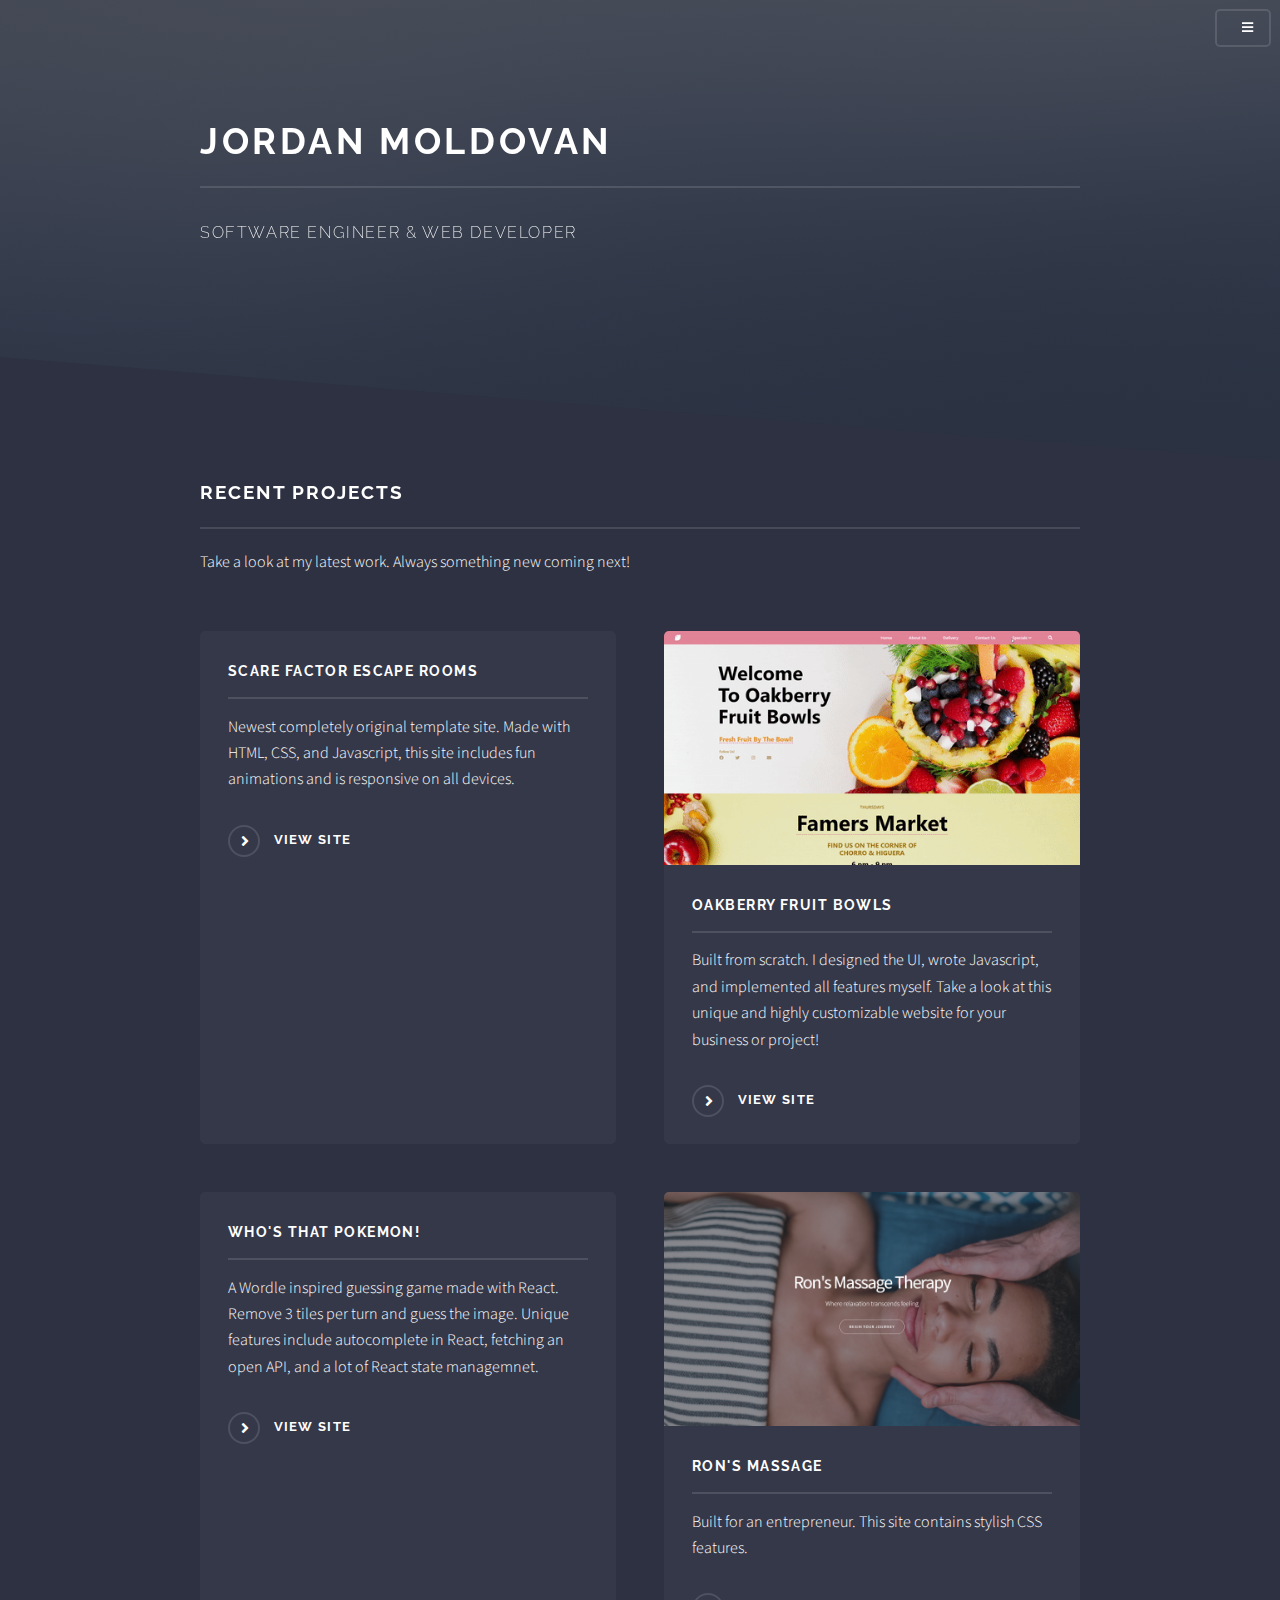
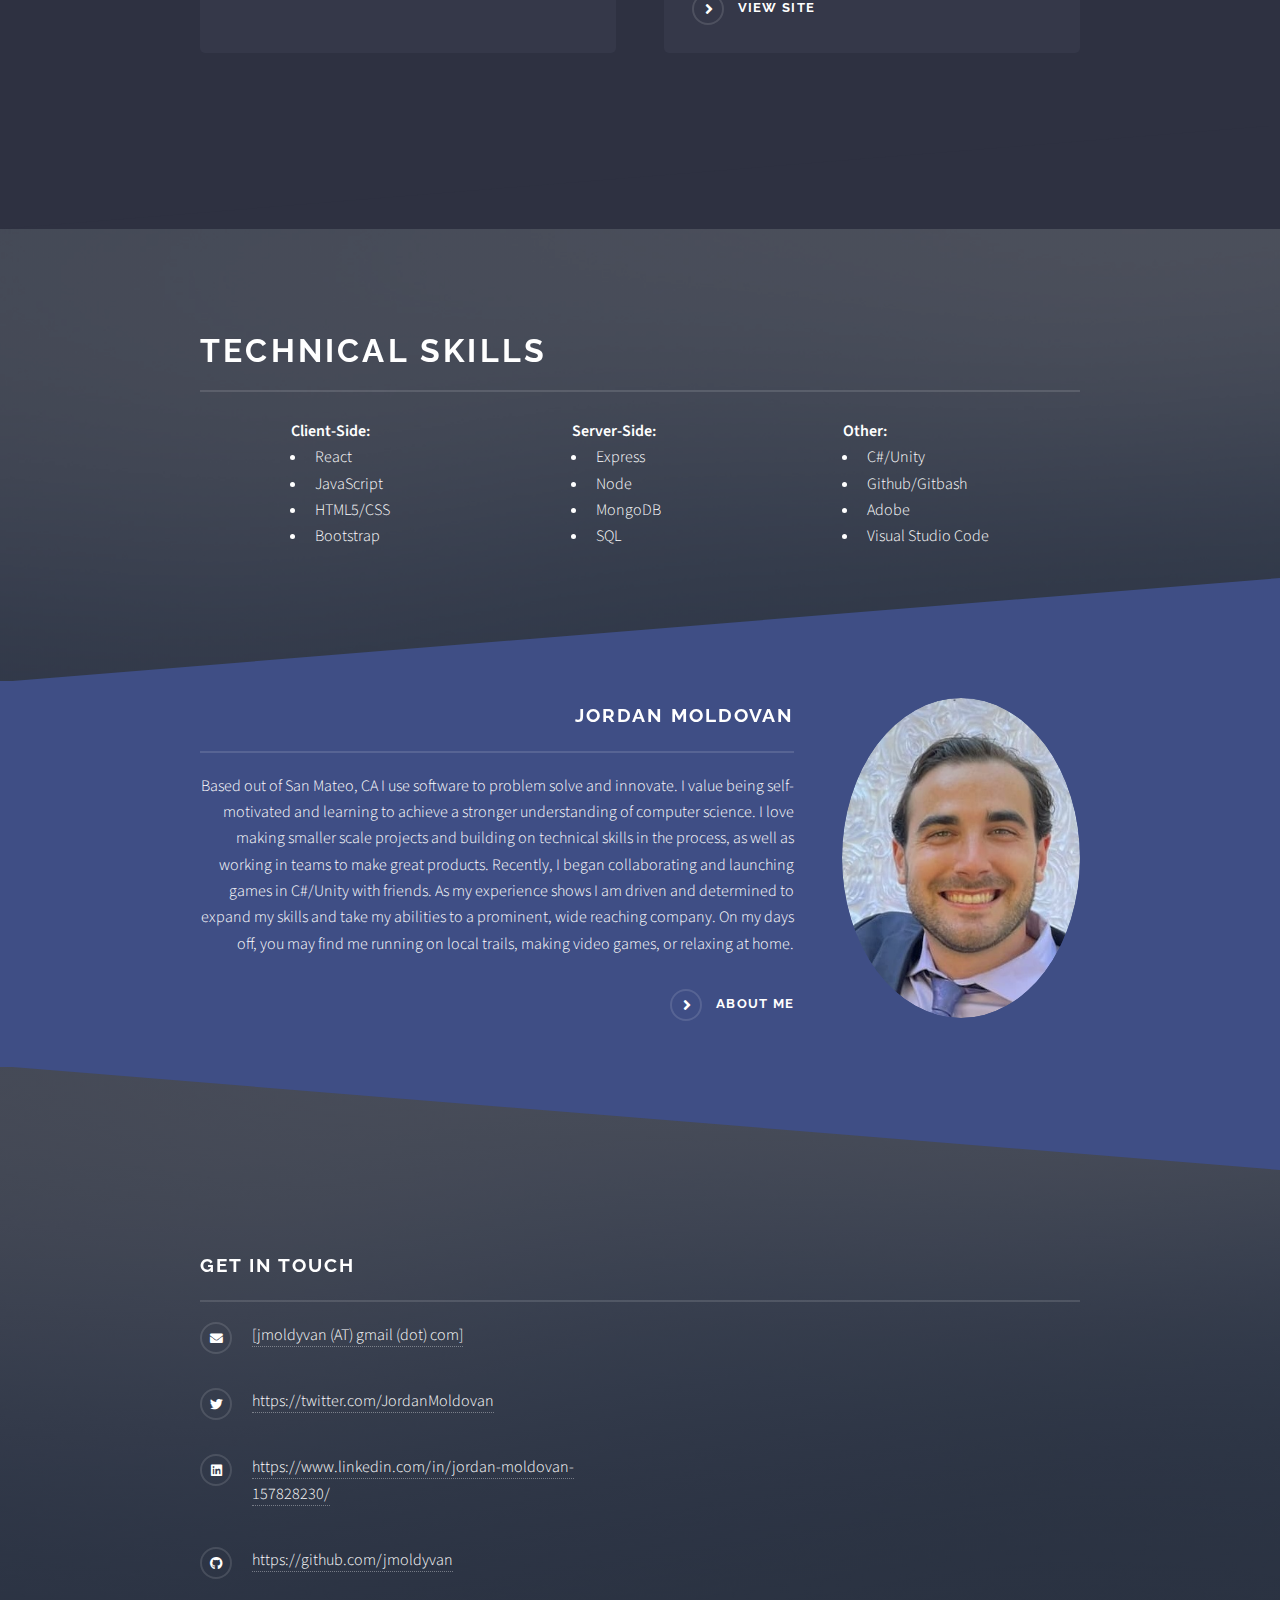
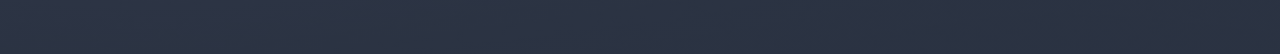
==== index.html @ 593df960 "add guess pokemon game" ====
<!DOCTYPE HTML>
<html>

<head>
	<title>JordanMoldovan</title>
	<meta charset="utf-8" />
	<meta name="viewport" content="width=device-width, initial-scale=1, user-scalable=no" />
	<link rel="stylesheet" href="assets/css/main.css" />
	<script src="https://kit.fontawesome.com/af5a46014e.js" crossorigin="anonymous"></script>
	<noscript>
		<link rel="stylesheet" href="assets/css/noscript.css" />
	</noscript>
</head>

<body class="is-preload">

	<!-- Page Wrapper -->
	<div id="page-wrapper">
		<!-- Header -->
		<header id="header" class="alt">
			<h1><a href="index.html">JM</a></h1>
			<nav>
				<a href="#menu"></a>
			</nav>
		</header>

		<!-- Menu -->
		<nav id="menu">
			<div class="inner">
				<h2></h2>
				<ul class="links">
					<li><a href="index.html">Home</a></li>
					<!-- <li><a href="generic.html">Project 1</a></li> -->
					<!-- <li><a href="notelements.html">about me</a></li> -->
					<!-- <li><a href="#">Log In</a></li>
					<li><a href="#">Sign Up</a></li> -->
				</ul>
				<a href="#" class="close">Close</a>
			</div>
		</nav>

		<!-- Banner -->
		<section id="banner">
			<div class="inner">
				<h2>Jordan Moldovan</h2>
				<p id="banner_title">Software Engineer & Web developer
				</p>
			</div>
		</section>
		<!-- Four -->
			<section id="four" class="wrapper alt style1">
				<div class="inner">
					<h2 class="major">Recent Projects</h2>
					<p>Take a look at my latest work. Always something new coming next!</p>
					<section class="features">
						<article>
							<a href="https://scare-factor.netlify.app/" class="image">
								<img src="./images/scare-factor.gif" alt="" />
							</a>
							<h3 class="major">Scare Factor Escape Rooms</h3>
							<p>Newest completely original template site. Made with HTML, CSS, and Javascript, this site includes
								fun animations and is responsive on all devices.
							</p>
							<a href="https://scare-factor.netlify.app/" class="special">view site</a>
						</article>
						<article>
							<a href="https://oakberry-fruit-bowls.netlify.app/" class="image"><img src="./images/OFBgif.gif"
									alt="" /></a>
							<h3 class="major">Oakberry Fruit Bowls</h3>
							<p>Built from scratch. I designed the UI, wrote Javascript,
								and implemented all features myself.
								Take a look at this unique and highly customizable website for your business or project!
							</p>
							<a href="https://oakberry-fruit-bowls.netlify.app/" class="special">view site</a>
						</article>
						<article>
							<a href="https://who-dat-pokemon.netlify.app/" class="image"><img src="images/whodatpokemon.gif"
									alt="" /></a>
							<h3 class="major">Who's That Pokemon!</h3>
							<p>A Wordle inspired guessing game made with React. Remove 3 tiles per turn and guess the image. Unique features include 
								autocomplete in React, fetching an open API, and a lot of React state managemnet. 
							</p>
							<a href="https://who-dat-pokemon.netlify.app/" class="special">view site</a>
						</article>
						<article>
							<a href="https://rons-massage.netlify.app/" class="image"><img src="images/ron.png"
									alt="" /></a>
							<h3 class="major">Ron's Massage</h3>
							<p>Built for an entrepreneur. This site contains stylish CSS features. </p>
							<a href="https://rons-massage.netlify.app/" class="special">view site</a>
						</article>
					</section>
				</div>
			</section>
			<section id="wrapper">
				<header>
					<div  class="inner">
						<h2>Technical Skills</h2>
					<div id="colum3">
						<div class="col-6 col-12-medium">
							<b>Client-Side: </b> <ul>
								<li>React</li>
								<li>JavaScript</li>
								<li>HTML5/CSS</li>
								<li>Bootstrap</li>
							</ul>
						</div>
						<div class="col-6 col-12-medium">
							<b>Server-Side: </b> <ul>
								<li>Express</li>
								<li>Node</li>
								<li>MongoDB</li>
								<li>SQL</li>
							</ul>
						</div>
						<div class="col-6 col-12-medium">
							<b>Other: </b> <ul>
								<li>C#/Unity</li>
								<li>Github/Gitbash</li>
								<li>Adobe</li>
								<li>Visual Studio Code</li>
							</ul>
						</div>
					</div>

					</div>
				</header>
			</section>




		<!-- Three -->
		<section id="three" class="wrapper spotlight style3">
			<div class="inner">
				<a href="#" class="image"><img src="images/wedding03.jpg" alt="" /></a>
				<div class="content">
					<h2 class="major">Jordan Moldovan</h2>
					<p> Based out of San Mateo, CA I use software to
						problem	solve and innovate. I value being self-motivated and learning to achieve a stronger understanding of computer science.
						I love making smaller scale projects and building on technical skills in the process, as well as working in teams to make great products. Recently, 
						I began collaborating and launching games in C#/Unity with friends. 
						As my experience shows I am driven and determined to expand my skills and take my abilities to a prominent, wide reaching company. 
						On my days off, you may find me running on local trails,
						making video games, or relaxing at home. </p>
					<a href="notelements.html" class="special">about me</a>
				</div>
			</div>
		</section>



		<!-- Footer -->
		<section id="footer">
			<div class="inner">
				<h2 class="major">Get in touch</h2>
				<ul class="contact">
					<li class="icon solid fa-envelope"><a>[jmoldyvan (AT) gmail (dot) com]</a></li>
					<li class="icon brands fa-twitter"><a
							href="https://twitter.com/JordanMoldovan">https://twitter.com/JordanMoldovan</a></li>
					<li class="icon brands fa-linkedin"><a
							href="https://www.linkedin.com/in/jordan-moldovan-157828230/">https://www.linkedin.com/in/jordan-moldovan-157828230/</a>
					</li>
					<li class="icon brands fa-github"><a
							href="https://github.com/jmoldyvan">https://github.com/jmoldyvan</a></li>
				</ul>
			</div>
		</section>

	</div>

	<!-- Scripts -->
	<script src="assets/js/jquery.min.js"></script>
	<script src="assets/js/jquery.scrollex.min.js"></script>
	<script src="assets/js/browser.min.js"></script>
	<script src="assets/js/breakpoints.min.js"></script>
	<script src="assets/js/util.js"></script>
	<script src="assets/js/main.js"></script>

</body>

</html>


<!-- One -->
		<!-- <section id="one" class="wrapper spotlight style1">
		<div class="inner">
			<a href="#" class="image"><img src="images/pic01.jpg" alt="" /></a>
			<div class="content">
				<h2 class="major">Magna arcu feugiat</h2>
				<p>Lorem ipsum dolor sit amet, etiam lorem adipiscing elit. Cras turpis ante, nullam sit amet
					turpis non, sollicitudin posuere urna. Mauris id tellus arcu. Nunc vehicula id nulla
					dignissim dapibus. Nullam ultrices, neque et faucibus viverra, ex nulla cursus.</p>
				<a href="#" class="special">Learn more</a>
			</div>
		</div>
	</section> -->
---- assets/css/main.css ----
@import url(fontawesome-all.min.css);
@import url("https://fonts.googleapis.com/css?family=Raleway:200,700|Source+Sans+Pro:300,600,300italic,600italic");

/*
	Solid State by HTML5 UP
	html5up.net | @ajlkn
	Free for personal and commercial use under the CCA 3.0 license (html5up.net/license)
*/

html, body, div, span, applet, object,
iframe, h1, h2, h3, h4, h5, h6, p, blockquote,
pre, a, abbr, acronym, address, big, cite,
code, del, dfn, em, img, ins, kbd, q, s, samp,
small, strike, strong, sub, sup, tt, var, b,
u, i, center, dl, dt, dd, ol, ul, li, fieldset,
form, label, legend, table, caption, tbody,
tfoot, thead, tr, th, td, article, aside,
canvas, details, embed, figure, figcaption,
footer, header, hgroup, menu, nav, output, ruby,
section, summary, time, mark, audio, video {
	margin: 0;
	padding: 0;
	border: 0;
	font-size: 100%;
	font: inherit;
	vertical-align: baseline;}

article, aside, details, figcaption, figure,
footer, header, hgroup, menu, nav, section {
	display: block;}
#colum3{
	display: flex;
	flex-flow: row;
	justify-content: space-around;
}
body {
	line-height: 1;
}

ol, ul {
	list-style: none;
}

blockquote, q {
	quotes: none;
}

	blockquote:before, blockquote:after, q:before, q:after {
		content: '';
		content: none;
	}

table {
	border-collapse: collapse;
	border-spacing: 0;
}

body {
	-webkit-text-size-adjust: none;
}

mark {
	background-color: transparent;
	color: inherit;
}

input::-moz-focus-inner {
	border: 0;
	padding: 0;
}

input, select, textarea {
	-moz-appearance: none;
	-webkit-appearance: none;
	-ms-appearance: none;
	appearance: none;
}

/* Basic */

	@-ms-viewport {
		width: device-width;
	}

	body {
		-ms-overflow-style: scrollbar;
	}

	@media screen and (max-width: 480px) {

		html, body {
			min-width: 320px;
		}

	}

	html {
		box-sizing: border-box;
	}

	*, *:before, *:after {
		box-sizing: inherit;
	}

	body {
		background-color: #2e3141;
		background-image: linear-gradient(to top, rgba(46, 49, 65, 0.8), rgba(46, 49, 65, 0.8)), url("../../images/bg.jpg");
		background-size: auto,
 cover;
		background-attachment: fixed,
 fixed;
		background-position: center,
 center;
	}

		body.is-preload *, body.is-preload *:before, body.is-preload *:after {
			-moz-animation: none !important;
			-webkit-animation: none !important;
			-ms-animation: none !important;
			animation: none !important;
			-moz-transition: none !important;
			-webkit-transition: none !important;
			-ms-transition: none !important;
			transition: none !important;
		}

/* Type */
#about_me_02{
	font-size: 1.5rem;
	word-spacing: .2rem;
}

	body, input, select, textarea {
		color: #ffffff;
		font-family: "Source Sans Pro", Helvetica, sans-serif;
		font-size: 16.5pt;
		font-weight: 300;
		line-height: 1.65;
	}

		@media screen and (max-width: 1680px) {

			body, input, select, textarea {
				font-size: 13pt;
			}

		}

		@media screen and (max-width: 1280px) {

			body, input, select, textarea {
				font-size: 12pt;
			}

		}

		@media screen and (max-width: 980px) {

			body, input, select, textarea {
				font-size: 12pt;
			}

		}

		@media screen and (max-width: 736px) {

			body, input, select, textarea {
				font-size: 12pt;
			}

		}

		@media screen and (max-width: 480px) {

			body, input, select, textarea {
				font-size: 12pt;
			}

		}

	a {
		-moz-transition: color 0.2s ease-in-out, border-bottom-color 0.2s ease-in-out;
		-webkit-transition: color 0.2s ease-in-out, border-bottom-color 0.2s ease-in-out;
		-ms-transition: color 0.2s ease-in-out, border-bottom-color 0.2s ease-in-out;
		transition: color 0.2s ease-in-out, border-bottom-color 0.2s ease-in-out;
		border-bottom: dotted 1px rgba(255, 255, 255, 0.35);
		color: #ffffff;
		text-decoration: none;
	}

		a:hover {
			border-bottom-color: transparent;
			color: #ffffff !important;
		}

		a.special:not(.button) {
			text-decoration: none;
			border-bottom: 0;
			display: block;
			font-family: Raleway, Helvetica, sans-serif;
			font-size: 0.8em;
			font-weight: 700;
			letter-spacing: 0.1em;
			margin: 0 0 2em 0;
			text-transform: uppercase;
		}

			a.special:not(.button):before {
				-moz-osx-font-smoothing: grayscale;
				-webkit-font-smoothing: antialiased;
				display: inline-block;
				font-style: normal;
				font-variant: normal;
				text-rendering: auto;
				line-height: 1;
				text-transform: none !important;
				font-family: 'Font Awesome 5 Free';
				font-weight: 900;
			}

			a.special:not(.button):before {
				-moz-transition: background-color 0.2s ease-in-out;
				-webkit-transition: background-color 0.2s ease-in-out;
				-ms-transition: background-color 0.2s ease-in-out;
				transition: background-color 0.2s ease-in-out;
				border-radius: 100%;
				border: solid 2px rgba(255, 255, 255, 0.125);
				content: '\f105';
				display: inline-block;
				font-size: 1.25em;
				height: 2em;
				line-height: 1.75em;
				margin-right: 0.85em;
				text-align: center;
				text-indent: 0.15em;
				vertical-align: middle;
				width: 2em;
			}

			a.special:not(.button):hover:before {
				background-color: rgba(255, 255, 255, 0.025);
			}

			a.special:not(.button):active:before {
				background-color: rgba(255, 255, 255, 0.075);
			}

	strong, b {
		color: #ffffff;
		font-weight: 600;
	}

	em, i {
		font-style: italic;
	}

	p {
		margin: 0 0 2em 0;
	}

	h1, h2, h3, h4, h5, h6 {
		color: #ffffff;
		font-family: Raleway, Helvetica, sans-serif;
		font-weight: 700;
		letter-spacing: 0.1em;
		margin: 0 0 1em 0;
		text-transform: uppercase;
	}

		h1 a, h2 a, h3 a, h4 a, h5 a, h6 a {
			color: inherit;
			text-decoration: none;
			border-bottom: 0;
		}

		h1 span, h2 span, h3 span, h4 span, h5 span, h6 span {
			font-weight: 200;
		}

		h1.major, h2.major, h3.major, h4.major, h5.major, h6.major {
			padding-bottom: 1em;
			border-bottom: solid 2px rgba(255, 255, 255, 0.125);
		}

	h2 {
		font-size: 1.2em;
	}

	h3 {
		font-size: 0.9em;
	}

	h4 {
		font-size: 0.7em;
	}

	h5 {
		font-size: 0.7em;
	}

	h6 {
		font-size: 0.7em;
	}

	@media screen and (max-width: 736px) {

		h2 {
			font-size: 1em;
		}

		h3 {
			font-size: 0.8em;
		}

	}

	sub {
		font-size: 0.8em;
		position: relative;
		top: 0.5em;
	}

	sup {
		font-size: 0.8em;
		position: relative;
		top: -0.5em;
	}

	blockquote {
		border-left: solid 4px rgba(255, 255, 255, 0.125);
		font-style: italic;
		margin: 0 0 2em 0;
		padding: 0.5em 0 0.5em 2em;
	}

	code {
		background: rgba(255, 255, 255, 0.025);
		border-radius: 5px;
		border: solid 2px rgba(255, 255, 255, 0.125);
		font-family: "Courier New", monospace;
		font-size: 0.9em;
		margin: 0 0.25em;
		padding: 0.25em 0.65em;
	}

	pre {
		-webkit-overflow-scrolling: touch;
		font-family: "Courier New", monospace;
		font-size: 0.9em;
		margin: 0 0 2em 0;
	}

		pre code {
			display: block;
			line-height: 1.75em;
			padding: 1em 1.5em;
			overflow-x: auto;
		}

	hr {
		border: 0;
		border-bottom: solid 2px rgba(255, 255, 255, 0.125);
		margin: 2.5em 0;
	}

		hr.major {
			margin: 4em 0;
		
		}

	.align-left {
		text-align: left;
	}

	.align-center {
		text-align: center;
	}

	.align-right {
		text-align: right;
	}

/* Row */

	.row {
		display: flex;
		flex-wrap: wrap;
		box-sizing: border-box;
		align-items: stretch;
	}

		.row > * {
			box-sizing: border-box;
		}

		.row.gtr-uniform > * > :last-child {
			margin-bottom: 0;
		}

		.row.aln-left {
			justify-content: flex-start;
		}

		.row.aln-center {
			justify-content: center;
		}

		.row.aln-right {
			justify-content: flex-end;
		}

		.row.aln-top {
			align-items: flex-start;
		}

		.row.aln-middle {
			align-items: center;
		}

		.row.aln-bottom {
			align-items: flex-end;
		}

		.row > .imp {
			order: -1;
		}

		.row > .col-1 {
			width: 8.33333%;
		}

		.row > .off-1 {
			margin-left: 8.33333%;
		}

		.row > .col-2 {
			width: 16.66667%;
		}

		.row > .off-2 {
			margin-left: 16.66667%;
		}

		.row > .col-3 {
			width: 25%;
		}

		.row > .off-3 {
			margin-left: 25%;
		}

		.row > .col-4 {
			width: 33.33333%;
		}

		.row > .off-4 {
			margin-left: 33.33333%;
		}

		.row > .col-5 {
			width: 41.66667%;
		}

		.row > .off-5 {
			margin-left: 41.66667%;
		}

		.row > .col-6 {
			width: 50%;
		}

		.row > .off-6 {
			margin-left: 50%;
		}

		.row > .col-7 {
			width: 58.33333%;
		}

		.row > .off-7 {
			margin-left: 58.33333%;
		}

		.row > .col-8 {
			width: 66.66667%;
		}

		.row > .off-8 {
			margin-left: 66.66667%;
		}

		.row > .col-9 {
			width: 75%;
		}

		.row > .off-9 {
			margin-left: 75%;
		}

		.row > .col-10 {
			width: 83.33333%;
		}

		.row > .off-10 {
			margin-left: 83.33333%;
		}

		.row > .col-11 {
			width: 91.66667%;
		}

		.row > .off-11 {
			margin-left: 91.66667%;
		}

		.row > .col-12 {
			width: 100%;
		}

		.row > .off-12 {
			margin-left: 100%;
		}

		.row.gtr-0 {
			margin-top: 0;
			margin-left: 0em;
		}

			.row.gtr-0 > * {
				padding: 0 0 0 0em;
			}

			.row.gtr-0.gtr-uniform {
				margin-top: 0em;
			}

				.row.gtr-0.gtr-uniform > * {
					padding-top: 0em;
				}

		.row.gtr-25 {
			margin-top: 0;
			margin-left: -0.4375em;
		}

			.row.gtr-25 > * {
				padding: 0 0 0 0.4375em;
			}

			.row.gtr-25.gtr-uniform {
				margin-top: -0.4375em;
			}

				.row.gtr-25.gtr-uniform > * {
					padding-top: 0.4375em;
				}

		.row.gtr-50 {
			margin-top: 0;
			margin-left: -0.875em;
		}

			.row.gtr-50 > * {
				padding: 0 0 0 0.875em;
			}

			.row.gtr-50.gtr-uniform {
				margin-top: -0.875em;
			}

				.row.gtr-50.gtr-uniform > * {
					padding-top: 0.875em;
				}

		.row {
			margin-top: 0;
			margin-left: -1.75em;
		}

			.row > * {
				padding: 0 0 0 1.75em;
			}

			.row.gtr-uniform {
				margin-top: -1.75em;
			}

				.row.gtr-uniform > * {
					padding-top: 1.75em;
				}

		.row.gtr-150 {
			margin-top: 0;
			margin-left: -2.625em;
		}

			.row.gtr-150 > * {
				padding: 0 0 0 2.625em;
			}

			.row.gtr-150.gtr-uniform {
				margin-top: -2.625em;
			}

				.row.gtr-150.gtr-uniform > * {
					padding-top: 2.625em;
				}

		.row.gtr-200 {
			margin-top: 0;
			margin-left: -3.5em;
		}

			.row.gtr-200 > * {
				padding: 0 0 0 3.5em;
			}

			.row.gtr-200.gtr-uniform {
				margin-top: -3.5em;
			}

				.row.gtr-200.gtr-uniform > * {
					padding-top: 3.5em;
				}

		@media screen and (max-width: 1680px) {

			.row {
				display: flex;
				flex-wrap: wrap;
				box-sizing: border-box;
				align-items: stretch;
			}

				.row > * {
					box-sizing: border-box;
				}

				.row.gtr-uniform > * > :last-child {
					margin-bottom: 0;
				}

				.row.aln-left {
					justify-content: flex-start;
				}

				.row.aln-center {
					justify-content: center;
				}

				.row.aln-right {
					justify-content: flex-end;
				}

				.row.aln-top {
					align-items: flex-start;
				}

				.row.aln-middle {
					align-items: center;
				}

				.row.aln-bottom {
					align-items: flex-end;
				}

				.row > .imp-xlarge {
					order: -1;
				}

				.row > .col-1-xlarge {
					width: 8.33333%;
				}

				.row > .off-1-xlarge {
					margin-left: 8.33333%;
				}

				.row > .col-2-xlarge {
					width: 16.66667%;
				}

				.row > .off-2-xlarge {
					margin-left: 16.66667%;
				}

				.row > .col-3-xlarge {
					width: 25%;
				}

				.row > .off-3-xlarge {
					margin-left: 25%;
				}

				.row > .col-4-xlarge {
					width: 33.33333%;
				}

				.row > .off-4-xlarge {
					margin-left: 33.33333%;
				}

				.row > .col-5-xlarge {
					width: 41.66667%;
				}

				.row > .off-5-xlarge {
					margin-left: 41.66667%;
				}

				.row > .col-6-xlarge {
					width: 50%;
				}

				.row > .off-6-xlarge {
					margin-left: 50%;
				}

				.row > .col-7-xlarge {
					width: 58.33333%;
				}

				.row > .off-7-xlarge {
					margin-left: 58.33333%;
				}

				.row > .col-8-xlarge {
					width: 66.66667%;
				}

				.row > .off-8-xlarge {
					margin-left: 66.66667%;
				}

				.row > .col-9-xlarge {
					width: 75%;
				}

				.row > .off-9-xlarge {
					margin-left: 75%;
				}

				.row > .col-10-xlarge {
					width: 83.33333%;
				}

				.row > .off-10-xlarge {
					margin-left: 83.33333%;
				}

				.row > .col-11-xlarge {
					width: 91.66667%;
				}

				.row > .off-11-xlarge {
					margin-left: 91.66667%;
				}

				.row > .col-12-xlarge {
					width: 100%;
				}

				.row > .off-12-xlarge {
					margin-left: 100%;
				}

				.row.gtr-0 {
					margin-top: 0;
					margin-left: 0em;
				}

					.row.gtr-0 > * {
						padding: 0 0 0 0em;
					}

					.row.gtr-0.gtr-uniform {
						margin-top: 0em;
					}

						.row.gtr-0.gtr-uniform > * {
							padding-top: 0em;
						}

				.row.gtr-25 {
					margin-top: 0;
					margin-left: -0.4375em;
				}

					.row.gtr-25 > * {
						padding: 0 0 0 0.4375em;
					}

					.row.gtr-25.gtr-uniform {
						margin-top: -0.4375em;
					}

						.row.gtr-25.gtr-uniform > * {
							padding-top: 0.4375em;
						}

				.row.gtr-50 {
					margin-top: 0;
					margin-left: -0.875em;
				}

					.row.gtr-50 > * {
						padding: 0 0 0 0.875em;
					}

					.row.gtr-50.gtr-uniform {
						margin-top: -0.875em;
					}

						.row.gtr-50.gtr-uniform > * {
							padding-top: 0.875em;
						}

				.row {
					margin-top: 0;
					margin-left: -1.75em;
				}

					.row > * {
						padding: 0 0 0 1.75em;
					}

					.row.gtr-uniform {
						margin-top: -1.75em;
					}

						.row.gtr-uniform > * {
							padding-top: 1.75em;
						}

				.row.gtr-150 {
					margin-top: 0;
					margin-left: -2.625em;
				}

					.row.gtr-150 > * {
						padding: 0 0 0 2.625em;
					}

					.row.gtr-150.gtr-uniform {
						margin-top: -2.625em;
					}

						.row.gtr-150.gtr-uniform > * {
							padding-top: 2.625em;
						}

				.row.gtr-200 {
					margin-top: 0;
					margin-left: -3.5em;
				}

					.row.gtr-200 > * {
						padding: 0 0 0 3.5em;
					}

					.row.gtr-200.gtr-uniform {
						margin-top: -3.5em;
					}

						.row.gtr-200.gtr-uniform > * {
							padding-top: 3.5em;
						}

		}

		@media screen and (max-width: 1280px) {

			.row {
				display: flex;
				flex-wrap: wrap;
				box-sizing: border-box;
				align-items: stretch;
			}

				.row > * {
					box-sizing: border-box;
				}

				.row.gtr-uniform > * > :last-child {
					margin-bottom: 0;
				}

				.row.aln-left {
					justify-content: flex-start;
				}

				.row.aln-center {
					justify-content: center;
				}

				.row.aln-right {
					justify-content: flex-end;
				}

				.row.aln-top {
					align-items: flex-start;
				}

				.row.aln-middle {
					align-items: center;
				}

				.row.aln-bottom {
					align-items: flex-end;
				}

				.row > .imp-large {
					order: -1;
				}

				.row > .col-1-large {
					width: 8.33333%;
				}

				.row > .off-1-large {
					margin-left: 8.33333%;
				}

				.row > .col-2-large {
					width: 16.66667%;
				}

				.row > .off-2-large {
					margin-left: 16.66667%;
				}

				.row > .col-3-large {
					width: 25%;
				}

				.row > .off-3-large {
					margin-left: 25%;
				}

				.row > .col-4-large {
					width: 33.33333%;
				}

				.row > .off-4-large {
					margin-left: 33.33333%;
				}

				.row > .col-5-large {
					width: 41.66667%;
				}

				.row > .off-5-large {
					margin-left: 41.66667%;
				}

				.row > .col-6-large {
					width: 50%;
				}

				.row > .off-6-large {
					margin-left: 50%;
				}

				.row > .col-7-large {
					width: 58.33333%;
				}

				.row > .off-7-large {
					margin-left: 58.33333%;
				}

				.row > .col-8-large {
					width: 66.66667%;
				}

				.row > .off-8-large {
					margin-left: 66.66667%;
				}

				.row > .col-9-large {
					width: 75%;
				}

				.row > .off-9-large {
					margin-left: 75%;
				}

				.row > .col-10-large {
					width: 83.33333%;
				}

				.row > .off-10-large {
					margin-left: 83.33333%;
				}

				.row > .col-11-large {
					width: 91.66667%;
				}

				.row > .off-11-large {
					margin-left: 91.66667%;
				}

				.row > .col-12-large {
					width: 100%;
				}

				.row > .off-12-large {
					margin-left: 100%;
				}

				.row.gtr-0 {
					margin-top: 0;
					margin-left: 0em;
				}

					.row.gtr-0 > * {
						padding: 0 0 0 0em;
					}

					.row.gtr-0.gtr-uniform {
						margin-top: 0em;
					}

						.row.gtr-0.gtr-uniform > * {
							padding-top: 0em;
						}

				.row.gtr-25 {
					margin-top: 0;
					margin-left: -0.4375em;
				}

					.row.gtr-25 > * {
						padding: 0 0 0 0.4375em;
					}

					.row.gtr-25.gtr-uniform {
						margin-top: -0.4375em;
					}

						.row.gtr-25.gtr-uniform > * {
							padding-top: 0.4375em;
						}

				.row.gtr-50 {
					margin-top: 0;
					margin-left: -0.875em;
				}

					.row.gtr-50 > * {
						padding: 0 0 0 0.875em;
					}

					.row.gtr-50.gtr-uniform {
						margin-top: -0.875em;
					}

						.row.gtr-50.gtr-uniform > * {
							padding-top: 0.875em;
						}

				.row {
					margin-top: 0;
					margin-left: -1.75em;
				}

					.row > * {
						padding: 0 0 0 1.75em;
					}

					.row.gtr-uniform {
						margin-top: -1.75em;
					}

						.row.gtr-uniform > * {
							padding-top: 1.75em;
						}

				.row.gtr-150 {
					margin-top: 0;
					margin-left: -2.625em;
				}

					.row.gtr-150 > * {
						padding: 0 0 0 2.625em;
					}

					.row.gtr-150.gtr-uniform {
						margin-top: -2.625em;
					}

						.row.gtr-150.gtr-uniform > * {
							padding-top: 2.625em;
						}

				.row.gtr-200 {
					margin-top: 0;
					margin-left: -3.5em;
				}

					.row.gtr-200 > * {
						padding: 0 0 0 3.5em;
					}

					.row.gtr-200.gtr-uniform {
						margin-top: -3.5em;
					}

						.row.gtr-200.gtr-uniform > * {
							padding-top: 3.5em;
						}

		}

		@media screen and (max-width: 980px) {

			.row {
				display: flex;
				flex-wrap: wrap;
				box-sizing: border-box;
				align-items: stretch;
			}

				.row > * {
					box-sizing: border-box;
				}

				.row.gtr-uniform > * > :last-child {
					margin-bottom: 0;
				}

				.row.aln-left {
					justify-content: flex-start;
				}

				.row.aln-center {
					justify-content: center;
				}

				.row.aln-right {
					justify-content: flex-end;
				}

				.row.aln-top {
					align-items: flex-start;
				}

				.row.aln-middle {
					align-items: center;
				}

				.row.aln-bottom {
					align-items: flex-end;
				}

				.row > .imp-medium {
					order: -1;
				}

				.row > .col-1-medium {
					width: 8.33333%;
				}

				.row > .off-1-medium {
					margin-left: 8.33333%;
				}

				.row > .col-2-medium {
					width: 16.66667%;
				}

				.row > .off-2-medium {
					margin-left: 16.66667%;
				}

				.row > .col-3-medium {
					width: 25%;
				}

				.row > .off-3-medium {
					margin-left: 25%;
				}

				.row > .col-4-medium {
					width: 33.33333%;
				}

				.row > .off-4-medium {
					margin-left: 33.33333%;
				}

				.row > .col-5-medium {
					width: 41.66667%;
				}

				.row > .off-5-medium {
					margin-left: 41.66667%;
				}

				.row > .col-6-medium {
					width: 50%;
				}

				.row > .off-6-medium {
					margin-left: 50%;
				}

				.row > .col-7-medium {
					width: 58.33333%;
				}

				.row > .off-7-medium {
					margin-left: 58.33333%;
				}

				.row > .col-8-medium {
					width: 66.66667%;
				}

				.row > .off-8-medium {
					margin-left: 66.66667%;
				}

				.row > .col-9-medium {
					width: 75%;
				}

				.row > .off-9-medium {
					margin-left: 75%;
				}

				.row > .col-10-medium {
					width: 83.33333%;
				}

				.row > .off-10-medium {
					margin-left: 83.33333%;
				}

				.row > .col-11-medium {
					width: 91.66667%;
				}

				.row > .off-11-medium {
					margin-left: 91.66667%;
				}

				.row > .col-12-medium {
					width: 100%;
				}

				.row > .off-12-medium {
					margin-left: 100%;
				}

				.row.gtr-0 {
					margin-top: 0;
					margin-left: 0em;
				}

					.row.gtr-0 > * {
						padding: 0 0 0 0em;
					}

					.row.gtr-0.gtr-uniform {
						margin-top: 0em;
					}

						.row.gtr-0.gtr-uniform > * {
							padding-top: 0em;
						}

				.row.gtr-25 {
					margin-top: 0;
					margin-left: -0.4375em;
				}

					.row.gtr-25 > * {
						padding: 0 0 0 0.4375em;
					}

					.row.gtr-25.gtr-uniform {
						margin-top: -0.4375em;
					}

						.row.gtr-25.gtr-uniform > * {
							padding-top: 0.4375em;
						}

				.row.gtr-50 {
					margin-top: 0;
					margin-left: -0.875em;
				}

					.row.gtr-50 > * {
						padding: 0 0 0 0.875em;
					}

					.row.gtr-50.gtr-uniform {
						margin-top: -0.875em;
					}

						.row.gtr-50.gtr-uniform > * {
							padding-top: 0.875em;
						}

				.row {
					margin-top: 0;
					margin-left: -1.75em;
				}

					.row > * {
						padding: 0 0 0 1.75em;
					}

					.row.gtr-uniform {
						margin-top: -1.75em;
					}

						.row.gtr-uniform > * {
							padding-top: 1.75em;
						}

				.row.gtr-150 {
					margin-top: 0;
					margin-left: -2.625em;
				}

					.row.gtr-150 > * {
						padding: 0 0 0 2.625em;
					}

					.row.gtr-150.gtr-uniform {
						margin-top: -2.625em;
					}

						.row.gtr-150.gtr-uniform > * {
							padding-top: 2.625em;
						}

				.row.gtr-200 {
					margin-top: 0;
					margin-left: -3.5em;
				}

					.row.gtr-200 > * {
						padding: 0 0 0 3.5em;
					}

					.row.gtr-200.gtr-uniform {
						margin-top: -3.5em;
					}

						.row.gtr-200.gtr-uniform > * {
							padding-top: 3.5em;
						}

		}

		@media screen and (max-width: 736px) {

			.row {
				display: flex;
				flex-wrap: wrap;
				box-sizing: border-box;
				align-items: stretch;
			}

				.row > * {
					box-sizing: border-box;
				}

				.row.gtr-uniform > * > :last-child {
					margin-bottom: 0;
				}

				.row.aln-left {
					justify-content: flex-start;
				}

				.row.aln-center {
					justify-content: center;
				}

				.row.aln-right {
					justify-content: flex-end;
				}

				.row.aln-top {
					align-items: flex-start;
				}

				.row.aln-middle {
					align-items: center;
				}

				.row.aln-bottom {
					align-items: flex-end;
				}

				.row > .imp-small {
					order: -1;
				}

				.row > .col-1-small {
					width: 8.33333%;
				}

				.row > .off-1-small {
					margin-left: 8.33333%;
				}

				.row > .col-2-small {
					width: 16.66667%;
				}

				.row > .off-2-small {
					margin-left: 16.66667%;
				}

				.row > .col-3-small {
					width: 25%;
				}

				.row > .off-3-small {
					margin-left: 25%;
				}

				.row > .col-4-small {
					width: 33.33333%;
				}

				.row > .off-4-small {
					margin-left: 33.33333%;
				}

				.row > .col-5-small {
					width: 41.66667%;
				}

				.row > .off-5-small {
					margin-left: 41.66667%;
				}

				.row > .col-6-small {
					width: 50%;
				}

				.row > .off-6-small {
					margin-left: 50%;
				}

				.row > .col-7-small {
					width: 58.33333%;
				}

				.row > .off-7-small {
					margin-left: 58.33333%;
				}

				.row > .col-8-small {
					width: 66.66667%;
				}

				.row > .off-8-small {
					margin-left: 66.66667%;
				}

				.row > .col-9-small {
					width: 75%;
				}

				.row > .off-9-small {
					margin-left: 75%;
				}

				.row > .col-10-small {
					width: 83.33333%;
				}

				.row > .off-10-small {
					margin-left: 83.33333%;
				}

				.row > .col-11-small {
					width: 91.66667%;
				}

				.row > .off-11-small {
					margin-left: 91.66667%;
				}

				.row > .col-12-small {
					width: 100%;
				}

				.row > .off-12-small {
					margin-left: 100%;
				}

				.row.gtr-0 {
					margin-top: 0;
					margin-left: 0em;
				}

					.row.gtr-0 > * {
						padding: 0 0 0 0em;
					}

					.row.gtr-0.gtr-uniform {
						margin-top: 0em;
					}

						.row.gtr-0.gtr-uniform > * {
							padding-top: 0em;
						}

				.row.gtr-25 {
					margin-top: 0;
					margin-left: -0.3125em;
				}

					.row.gtr-25 > * {
						padding: 0 0 0 0.3125em;
					}

					.row.gtr-25.gtr-uniform {
						margin-top: -0.3125em;
					}

						.row.gtr-25.gtr-uniform > * {
							padding-top: 0.3125em;
						}

				.row.gtr-50 {
					margin-top: 0;
					margin-left: -0.625em;
				}

					.row.gtr-50 > * {
						padding: 0 0 0 0.625em;
					}

					.row.gtr-50.gtr-uniform {
						margin-top: -0.625em;
					}

						.row.gtr-50.gtr-uniform > * {
							padding-top: 0.625em;
						}

				.row {
					margin-top: 0;
					margin-left: -1.25em;
				}

					.row > * {
						padding: 0 0 0 1.25em;
					}

					.row.gtr-uniform {
						margin-top: -1.25em;
					}

						.row.gtr-uniform > * {
							padding-top: 1.25em;
						}

				.row.gtr-150 {
					margin-top: 0;
					margin-left: -1.875em;
				}

					.row.gtr-150 > * {
						padding: 0 0 0 1.875em;
					}

					.row.gtr-150.gtr-uniform {
						margin-top: -1.875em;
					}

						.row.gtr-150.gtr-uniform > * {
							padding-top: 1.875em;
						}

				.row.gtr-200 {
					margin-top: 0;
					margin-left: -2.5em;
				}

					.row.gtr-200 > * {
						padding: 0 0 0 2.5em;
					}

					.row.gtr-200.gtr-uniform {
						margin-top: -2.5em;
					}

						.row.gtr-200.gtr-uniform > * {
							padding-top: 2.5em;
						}

		}

		@media screen and (max-width: 480px) {

			.row {
				display: flex;
				flex-wrap: wrap;
				box-sizing: border-box;
				align-items: stretch;
			}

				.row > * {
					box-sizing: border-box;
				}

				.row.gtr-uniform > * > :last-child {
					margin-bottom: 0;
				}

				.row.aln-left {
					justify-content: flex-start;
				}

				.row.aln-center {
					justify-content: center;
				}

				.row.aln-right {
					justify-content: flex-end;
				}

				.row.aln-top {
					align-items: flex-start;
				}

				.row.aln-middle {
					align-items: center;
				}

				.row.aln-bottom {
					align-items: flex-end;
				}

				.row > .imp-xsmall {
					order: -1;
				}

				.row > .col-1-xsmall {
					width: 8.33333%;
				}

				.row > .off-1-xsmall {
					margin-left: 8.33333%;
				}

				.row > .col-2-xsmall {
					width: 16.66667%;
				}

				.row > .off-2-xsmall {
					margin-left: 16.66667%;
				}

				.row > .col-3-xsmall {
					width: 25%;
				}

				.row > .off-3-xsmall {
					margin-left: 25%;
				}

				.row > .col-4-xsmall {
					width: 33.33333%;
				}

				.row > .off-4-xsmall {
					margin-left: 33.33333%;
				}

				.row > .col-5-xsmall {
					width: 41.66667%;
				}

				.row > .off-5-xsmall {
					margin-left: 41.66667%;
				}

				.row > .col-6-xsmall {
					width: 50%;
				}

				.row > .off-6-xsmall {
					margin-left: 50%;
				}

				.row > .col-7-xsmall {
					width: 58.33333%;
				}

				.row > .off-7-xsmall {
					margin-left: 58.33333%;
				}

				.row > .col-8-xsmall {
					width: 66.66667%;
				}

				.row > .off-8-xsmall {
					margin-left: 66.66667%;
				}

				.row > .col-9-xsmall {
					width: 75%;
				}

				.row > .off-9-xsmall {
					margin-left: 75%;
				}

				.row > .col-10-xsmall {
					width: 83.33333%;
				}

				.row > .off-10-xsmall {
					margin-left: 83.33333%;
				}

				.row > .col-11-xsmall {
					width: 91.66667%;
				}

				.row > .off-11-xsmall {
					margin-left: 91.66667%;
				}

				.row > .col-12-xsmall {
					width: 100%;
				}

				.row > .off-12-xsmall {
					margin-left: 100%;
				}

				.row.gtr-0 {
					margin-top: 0;
					margin-left: 0em;
				}

					.row.gtr-0 > * {
						padding: 0 0 0 0em;
					}

					.row.gtr-0.gtr-uniform {
						margin-top: 0em;
					}

						.row.gtr-0.gtr-uniform > * {
							padding-top: 0em;
						}

				.row.gtr-25 {
					margin-top: 0;
					margin-left: -0.3125em;
				}

					.row.gtr-25 > * {
						padding: 0 0 0 0.3125em;
					}

					.row.gtr-25.gtr-uniform {
						margin-top: -0.3125em;
					}

						.row.gtr-25.gtr-uniform > * {
							padding-top: 0.3125em;
						}

				.row.gtr-50 {
					margin-top: 0;
					margin-left: -0.625em;
				}

					.row.gtr-50 > * {
						padding: 0 0 0 0.625em;
					}

					.row.gtr-50.gtr-uniform {
						margin-top: -0.625em;
					}

						.row.gtr-50.gtr-uniform > * {
							padding-top: 0.625em;
						}

				.row {
					margin-top: 0;
					margin-left: -1.25em;
				}

					.row > * {
						padding: 0 0 0 1.25em;
					}

					.row.gtr-uniform {
						margin-top: -1.25em;
					}

						.row.gtr-uniform > * {
							padding-top: 1.25em;
						}

				.row.gtr-150 {
					margin-top: 0;
					margin-left: -1.875em;
				}

					.row.gtr-150 > * {
						padding: 0 0 0 1.875em;
					}

					.row.gtr-150.gtr-uniform {
						margin-top: -1.875em;
					}

						.row.gtr-150.gtr-uniform > * {
							padding-top: 1.875em;
						}

				.row.gtr-200 {
					margin-top: 0;
					margin-left: -2.5em;
				}

					.row.gtr-200 > * {
						padding: 0 0 0 2.5em;
					}

					.row.gtr-200.gtr-uniform {
						margin-top: -2.5em;
					}

						.row.gtr-200.gtr-uniform > * {
							padding-top: 2.5em;
						}

		}

		@media screen and (max-width: 360px) {

			.row {
				display: flex;
				flex-wrap: wrap;
				box-sizing: border-box;
				align-items: stretch;
			}

				.row > * {
					box-sizing: border-box;
				}

				.row.gtr-uniform > * > :last-child {
					margin-bottom: 0;
				}

				.row.aln-left {
					justify-content: flex-start;
				}

				.row.aln-center {
					justify-content: center;
				}

				.row.aln-right {
					justify-content: flex-end;
				}

				.row.aln-top {
					align-items: flex-start;
				}

				.row.aln-middle {
					align-items: center;
				}

				.row.aln-bottom {
					align-items: flex-end;
				}

				.row > .imp-xxsmall {
					order: -1;
				}

				.row > .col-1-xxsmall {
					width: 8.33333%;
				}

				.row > .off-1-xxsmall {
					margin-left: 8.33333%;
				}

				.row > .col-2-xxsmall {
					width: 16.66667%;
				}

				.row > .off-2-xxsmall {
					margin-left: 16.66667%;
				}

				.row > .col-3-xxsmall {
					width: 25%;
				}

				.row > .off-3-xxsmall {
					margin-left: 25%;
				}

				.row > .col-4-xxsmall {
					width: 33.33333%;
				}

				.row > .off-4-xxsmall {
					margin-left: 33.33333%;
				}

				.row > .col-5-xxsmall {
					width: 41.66667%;
				}

				.row > .off-5-xxsmall {
					margin-left: 41.66667%;
				}

				.row > .col-6-xxsmall {
					width: 50%;
				}

				.row > .off-6-xxsmall {
					margin-left: 50%;
				}

				.row > .col-7-xxsmall {
					width: 58.33333%;
				}

				.row > .off-7-xxsmall {
					margin-left: 58.33333%;
				}

				.row > .col-8-xxsmall {
					width: 66.66667%;
				}

				.row > .off-8-xxsmall {
					margin-left: 66.66667%;
				}

				.row > .col-9-xxsmall {
					width: 75%;
				}

				.row > .off-9-xxsmall {
					margin-left: 75%;
				}

				.row > .col-10-xxsmall {
					width: 83.33333%;
				}

				.row > .off-10-xxsmall {
					margin-left: 83.33333%;
				}

				.row > .col-11-xxsmall {
					width: 91.66667%;
				}

				.row > .off-11-xxsmall {
					margin-left: 91.66667%;
				}

				.row > .col-12-xxsmall {
					width: 100%;
				}

				.row > .off-12-xxsmall {
					margin-left: 100%;
				}

				.row.gtr-0 {
					margin-top: 0;
					margin-left: 0em;
				}

					.row.gtr-0 > * {
						padding: 0 0 0 0em;
					}

					.row.gtr-0.gtr-uniform {
						margin-top: 0em;
					}

						.row.gtr-0.gtr-uniform > * {
							padding-top: 0em;
						}

				.row.gtr-25 {
					margin-top: 0;
					margin-left: -0.3125em;
				}

					.row.gtr-25 > * {
						padding: 0 0 0 0.3125em;
					}

					.row.gtr-25.gtr-uniform {
						margin-top: -0.3125em;
					}

						.row.gtr-25.gtr-uniform > * {
							padding-top: 0.3125em;
						}

				.row.gtr-50 {
					margin-top: 0;
					margin-left: -0.625em;
				}

					.row.gtr-50 > * {
						padding: 0 0 0 0.625em;
					}

					.row.gtr-50.gtr-uniform {
						margin-top: -0.625em;
					}

						.row.gtr-50.gtr-uniform > * {
							padding-top: 0.625em;
						}

				.row {
					margin-top: 0;
					margin-left: -1.25em;
				}

					.row > * {
						padding: 0 0 0 1.25em;
					}

					.row.gtr-uniform {
						margin-top: -1.25em;
					}

						.row.gtr-uniform > * {
							padding-top: 1.25em;
						}

				.row.gtr-150 {
					margin-top: 0;
					margin-left: -1.875em;
				}

					.row.gtr-150 > * {
						padding: 0 0 0 1.875em;
					}

					.row.gtr-150.gtr-uniform {
						margin-top: -1.875em;
					}

						.row.gtr-150.gtr-uniform > * {
							padding-top: 1.875em;
						}

				.row.gtr-200 {
					margin-top: 0;
					margin-left: -2.5em;
				}

					.row.gtr-200 > * {
						padding: 0 0 0 2.5em;
					}

					.row.gtr-200.gtr-uniform {
						margin-top: -2.5em;
					}

						.row.gtr-200.gtr-uniform > * {
							padding-top: 2.5em;
						}

		}

/* Section/Article */

	section.special, article.special {
		text-align: center;
	}

/* Form */

	form {
		margin: 0 0 2em 0;
	}

		form > :last-child {
			margin-bottom: 0;
		}

		form > .fields {
			display: -moz-flex;
			display: -webkit-flex;
			display: -ms-flex;
			display: flex;
			-moz-flex-wrap: wrap;
			-webkit-flex-wrap: wrap;
			-ms-flex-wrap: wrap;
			flex-wrap: wrap;
			width: calc(100% + 3em);
			margin: -1.5em 0 2em -1.5em;
		}

			form > .fields > .field {
				-moz-flex-grow: 0;
				-webkit-flex-grow: 0;
				-ms-flex-grow: 0;
				flex-grow: 0;
				-moz-flex-shrink: 0;
				-webkit-flex-shrink: 0;
				-ms-flex-shrink: 0;
				flex-shrink: 0;
				padding: 1.5em 0 0 1.5em;
				width: calc(100% - 1.5em);
			}

				form > .fields > .field.half {
					width: calc(50% - 0.75em);
				}

				form > .fields > .field.third {
					width: calc(100%/3 - 0.5em);
				}

				form > .fields > .field.quarter {
					width: calc(25% - 0.375em);
				}

		@media screen and (max-width: 480px) {

			form > .fields {
				width: calc(100% + 3em);
				margin: -1.5em 0 2em -1.5em;
			}

				form > .fields > .field {
					padding: 1.5em 0 0 1.5em;
					width: calc(100% - 1.5em);
				}

					form > .fields > .field.half {
						width: calc(100% - 1.5em);
					}

					form > .fields > .field.third {
						width: calc(100% - 1.5em);
					}

					form > .fields > .field.quarter {
						width: calc(100% - 1.5em);
					}

		}

	label {
		color: #ffffff;
		display: block;
		font-family: Raleway, Helvetica, sans-serif;
		font-size: 0.8em;
		font-weight: 700;
		letter-spacing: 0.1em;
		margin: 0 0 0.7em 0;
		text-transform: uppercase;
	}

	input[type="text"],
	input[type="password"],
	input[type="email"],
	input[type="tel"],
	select,
	textarea {
		-moz-appearance: none;
		-webkit-appearance: none;
		-ms-appearance: none;
		appearance: none;
		background: rgba(255, 255, 255, 0.025);
		border-radius: 5px;
		border: none;
		border: solid 2px rgba(255, 255, 255, 0.125);
		color: inherit;
		display: block;
		outline: 0;
		padding: 0 1em;
		text-decoration: none;
		width: 100%;
	}

		input[type="text"]:invalid,
		input[type="password"]:invalid,
		input[type="email"]:invalid,
		input[type="tel"]:invalid,
		select:invalid,
		textarea:invalid {
			box-shadow: none;
		}

		input[type="text"]:focus,
		input[type="password"]:focus,
		input[type="email"]:focus,
		input[type="tel"]:focus,
		select:focus,
		textarea:focus {
			border-color: #5b6ba6;
		}

	select {
		background-image: url("data:image/svg+xml;charset=utf8,%3Csvg xmlns='http://www.w3.org/2000/svg' width='40' height='40' preserveAspectRatio='none' viewBox='0 0 40 40'%3E%3Cpath d='M9.4,12.3l10.4,10.4l10.4-10.4c0.2-0.2,0.5-0.4,0.9-0.4c0.3,0,0.6,0.1,0.9,0.4l3.3,3.3c0.2,0.2,0.4,0.5,0.4,0.9 c0,0.4-0.1,0.6-0.4,0.9L20.7,31.9c-0.2,0.2-0.5,0.4-0.9,0.4c-0.3,0-0.6-0.1-0.9-0.4L4.3,17.3c-0.2-0.2-0.4-0.5-0.4-0.9 c0-0.4,0.1-0.6,0.4-0.9l3.3-3.3c0.2-0.2,0.5-0.4,0.9-0.4S9.1,12.1,9.4,12.3z' fill='rgba(255, 255, 255, 0.125)' /%3E%3C/svg%3E");
		background-size: 1.25rem;
		background-repeat: no-repeat;
		background-position: calc(100% - 1rem) center;
		height: 2.75em;
		padding-right: 2.75em;
		text-overflow: ellipsis;
	}

		select option {
			color: #ffffff;
			background: #2e3141;
		}

		select:focus::-ms-value {
			background-color: transparent;
		}

		select::-ms-expand {
			display: none;
		}

	input[type="text"],
	input[type="password"],
	input[type="email"],
	select {
		height: 2.75em;
	}

	textarea {
		padding: 0.75em 1em;
	}

	input[type="checkbox"],
	input[type="radio"] {
		-moz-appearance: none;
		-webkit-appearance: none;
		-ms-appearance: none;
		appearance: none;
		display: block;
		float: left;
		margin-right: -2em;
		opacity: 0;
		width: 1em;
		z-index: -1;
	}

		input[type="checkbox"] + label,
		input[type="radio"] + label {
			text-decoration: none;
			color: #ffffff;
			cursor: pointer;
			display: inline-block;
			font-size: 1em;
			font-family: "Source Sans Pro", Helvetica, sans-serif;
			text-transform: none;
			letter-spacing: 0;
			font-weight: 300;
			padding-left: 2.4em;
			padding-right: 0.75em;
			position: relative;
		}

			input[type="checkbox"] + label:before,
			input[type="radio"] + label:before {
				-moz-osx-font-smoothing: grayscale;
				-webkit-font-smoothing: antialiased;
				display: inline-block;
				font-style: normal;
				font-variant: normal;
				text-rendering: auto;
				line-height: 1;
				text-transform: none !important;
				font-family: 'Font Awesome 5 Free';
				font-weight: 900;
			}

			input[type="checkbox"] + label:before,
			input[type="radio"] + label:before {
				background: rgba(255, 255, 255, 0.025);
				border-radius: 5px;
				border: solid 2px rgba(255, 255, 255, 0.125);
				content: '';
				display: inline-block;
				font-size: 0.8em;
				height: 2.0625em;
				left: 0;
				line-height: 2.0625em;
				position: absolute;
				text-align: center;
				top: 0;
				width: 2.0625em;
			}

		input[type="checkbox"]:checked + label:before,
		input[type="radio"]:checked + label:before {
			background: #ffffff;
			border-color: #ffffff;
			content: '\f00c';
			color: #2e3141;
		}

		input[type="checkbox"]:focus + label:before,
		input[type="radio"]:focus + label:before {
			border-color: #4c5c96;
		}

	input[type="checkbox"] + label:before {
		border-radius: 5px;
	}

	input[type="radio"] + label:before {
		border-radius: 100%;
	}

	::-webkit-input-placeholder {
		color: rgba(255, 255, 255, 0.35) !important;
		opacity: 1.0;
	}

	:-moz-placeholder {
		color: rgba(255, 255, 255, 0.35) !important;
		opacity: 1.0;
	}

	::-moz-placeholder {
		color: rgba(255, 255, 255, 0.35) !important;
		opacity: 1.0;
	}

	:-ms-input-placeholder {
		color: rgba(255, 255, 255, 0.35) !important;
		opacity: 1.0;
	}

/* Box */

	.box {
		border-radius: 5px;
		border: solid 2px rgba(255, 255, 255, 0.125);
		margin-bottom: 2em;
		padding: 1.5em;
	}

		.box > :last-child,
		.box > :last-child > :last-child,
		.box > :last-child > :last-child > :last-child {
			margin-bottom: 0;
		}

		.box.alt {
			border: 0;
			border-radius: 0;
			padding: 0;
		}

/* Icon */

	.icon {
		text-decoration: none;
		border-bottom: none;
		position: relative;
	}

		.icon:before {
			-moz-osx-font-smoothing: grayscale;
			-webkit-font-smoothing: antialiased;
			display: inline-block;
			font-style: normal;
			font-variant: normal;
			text-rendering: auto;
			line-height: 1;
			text-transform: none !important;
			font-family: 'Font Awesome 5 Free';
			font-weight: 400;
		}

		.icon > .label {
			display: none;
		}

		.icon:before {
			line-height: inherit;
		}

		.icon.solid:before {
			font-weight: 900;
		}

		.icon.brands:before {
			font-family: 'Font Awesome 5 Brands';
		}

/* Image */

	.image {
		border-radius: 5px;
		border: 0;
		display: inline-block;
		position: relative;
	}

		.image img {
			border-radius: 5px;
			display: block;
		}

		.image.left, .image.right {
			max-width: 40%;
		}

			.image.left img, .image.right img {
				width: 100%;
			}

		.image.left {
			float: left;
			padding: 0 1.5em 1em 0;
			top: 0.25em;
		}

		.image.right {
			float: right;
			padding: 0 0 1em 1.5em;
			top: 0.25em;
		}

		.image.fit {
			display: block;
			margin: 0 0 2em 0;
			width: 100%;
		}

			.image.fit img {
				width: 100%;
			}

		.image.main {
			display: block;
			margin: 0 0 3em 0;
			width: 100%;
		}

			.image.main img {
				width: 100%;
			}

/* List */

	

	ol {
		list-style: decimal;
		margin: 0 0 2em 0;
		padding-left: 1.25em;
	}

		ol li {
			padding-left: 0.25em;
		}

	ul {
		list-style: disc;
		margin: 0 0 2em 0;
		padding-left: 1em;
	}

		ul li {
			padding-left: 0.5em;
		}

		ul.alt {
			list-style: none;
			padding-left: 0;
		}

			ul.alt li {
				border-top: solid 1px rgba(255, 255, 255, 0.125);
				padding: 0.5em 0;
			}

				ul.alt li:first-child {
					border-top: 0;
					padding-top: 0;
				}

	dl {
		margin: 0 0 2em 0;
	}

		dl dt {
			display: block;
			font-weight: 600;
			margin: 0 0 1em 0;
		}

		dl dd {
			margin-left: 2em;
		}

/* Actions */

	ul.actions {
		display: -moz-flex;
		display: -webkit-flex;
		display: -ms-flex;
		display: flex;
		cursor: default;
		list-style: none;
		margin-left: -1em;
		padding-left: 0;
	}

		ul.actions li {
			padding: 0 0 0 1em;
			vertical-align: middle;
		}

		ul.actions.special {
			-moz-justify-content: center;
			-webkit-justify-content: center;
			-ms-justify-content: center;
			justify-content: center;
			width: 100%;
			margin-left: 0;
		}

			ul.actions.special li:first-child {
				padding-left: 0;
			}

		ul.actions.stacked {
			-moz-flex-direction: column;
			-webkit-flex-direction: column;
			-ms-flex-direction: column;
			flex-direction: column;
			margin-left: 0;
		}

			ul.actions.stacked li {
				padding: 1.3em 0 0 0;
			}

				ul.actions.stacked li:first-child {
					padding-top: 0;
				}

		ul.actions.fit {
			width: calc(100% + 1em);
		}

			ul.actions.fit li {
				-moz-flex-grow: 1;
				-webkit-flex-grow: 1;
				-ms-flex-grow: 1;
				flex-grow: 1;
				-moz-flex-shrink: 1;
				-webkit-flex-shrink: 1;
				-ms-flex-shrink: 1;
				flex-shrink: 1;
				width: 100%;
			}

				ul.actions.fit li > * {
					width: 100%;
				}

			ul.actions.fit.stacked {
				width: 100%;
			}

		@media screen and (max-width: 480px) {

			ul.actions:not(.fixed) {
				-moz-flex-direction: column;
				-webkit-flex-direction: column;
				-ms-flex-direction: column;
				flex-direction: column;
				margin-left: 0;
				width: 100% !important;
			}

				ul.actions:not(.fixed) li {
					-moz-flex-grow: 1;
					-webkit-flex-grow: 1;
					-ms-flex-grow: 1;
					flex-grow: 1;
					-moz-flex-shrink: 1;
					-webkit-flex-shrink: 1;
					-ms-flex-shrink: 1;
					flex-shrink: 1;
					padding: 1em 0 0 0;
					text-align: center;
					width: 100%;
				}

					ul.actions:not(.fixed) li > * {
						width: 100%;
					}

					ul.actions:not(.fixed) li:first-child {
						padding-top: 0;
					}

					ul.actions:not(.fixed) li input[type="submit"],
					ul.actions:not(.fixed) li input[type="reset"],
					ul.actions:not(.fixed) li input[type="button"],
					ul.actions:not(.fixed) li button,
					ul.actions:not(.fixed) li .button {
						width: 100%;
					}

						ul.actions:not(.fixed) li input[type="submit"].icon:before,
						ul.actions:not(.fixed) li input[type="reset"].icon:before,
						ul.actions:not(.fixed) li input[type="button"].icon:before,
						ul.actions:not(.fixed) li button.icon:before,
						ul.actions:not(.fixed) li .button.icon:before {
							margin-left: -0.5rem;
						}

		}

/* Icons */

	ul.icons {
		cursor: default;
		list-style: none;
		padding-left: 0;
	}

		ul.icons li {
			display: inline-block;
			padding: 0 1em 0 0;
		}

			ul.icons li:last-child {
				padding-right: 0;
			}

			ul.icons li .icon:before {
				font-size: 1.25em;
			}

/* Contact */

	ul.contact {
		list-style: none;
		padding: 0;
	}

		ul.contact li {
			text-decoration: none;
			margin: 2.5em 0 0 0;
			padding: 0 0 0 3.25em;
			position: relative;
		}

			ul.contact li:before {
				-moz-osx-font-smoothing: grayscale;
				-webkit-font-smoothing: antialiased;
				display: inline-block;
				font-style: normal;
				font-variant: normal;
				text-rendering: auto;
				line-height: 1;
				text-transform: none !important;
				font-family: 'Font Awesome 5 Free';
				font-weight: 400;
			}

			ul.contact li:before {
				border-radius: 100%;
				border: solid 2px rgba(255, 255, 255, 0.125);
				display: inline-block;
				font-size: 0.8em;
				height: 2.5em;
				left: 0;
				line-height: 2.35em;
				position: absolute;
				text-align: center;
				top: 0;
				width: 2.5em;
			}

			ul.contact li:first-child {
				margin-top: 0;
			}

		@media screen and (max-width: 736px) {

			ul.contact li {
				margin: 1.5em 0 0 0;
			}

		}

/* Pagination */

	ul.pagination {
		cursor: default;
		list-style: none;
		padding-left: 0;
	}

		ul.pagination li {
			display: inline-block;
			padding-left: 0;
			vertical-align: middle;
		}

			ul.pagination li > .page {
				-moz-transition: background-color 0.2s ease-in-out, color 0.2s ease-in-out;
				-webkit-transition: background-color 0.2s ease-in-out, color 0.2s ease-in-out;
				-ms-transition: background-color 0.2s ease-in-out, color 0.2s ease-in-out;
				transition: background-color 0.2s ease-in-out, color 0.2s ease-in-out;
				border-bottom: 0;
				border-radius: 5px;
				display: inline-block;
				height: 1.5em;
				line-height: 1.5em;
				margin: 0 0.125em;
				min-width: 1.5em;
				padding: 0 0.5em;
				text-align: center;
			}

				ul.pagination li > .page:hover {
					background-color: rgba(255, 255, 255, 0.025);
				}

				ul.pagination li > .page.active {
					background-color: #4c5c96;
				}

			ul.pagination li:first-child {
				padding-right: 0.75em;
			}

			ul.pagination li:last-child {
				padding-left: 0.75em;
			}

		@media screen and (max-width: 480px) {

			ul.pagination li:nth-child(n+2):nth-last-child(n+2) {
				display: none;
			}

			ul.pagination li .button {
				width: 100%;
			}

			ul.pagination li:first-child {
				width: calc(50% - 2px);
				text-align: left;
				padding-right: 0.325em;
			}

			ul.pagination li:last-child {
				width: calc(50% - 2px);
				text-align: right;
				padding-left: 0.325em;
			}

		}

/* Table */

	.table-wrapper {
		-webkit-overflow-scrolling: touch;
		overflow-x: auto;
	}

	table {
		margin: 0 0 2em 0;
		width: 100%;
	}

		table tbody tr {
			border: solid 1px rgba(255, 255, 255, 0.125);
			border-left: 0;
			border-right: 0;
		}

			table tbody tr:nth-child(2n + 1) {
				background-color: rgba(255, 255, 255, 0.025);
			}

		table td {
			padding: 0.75em 0.75em;
		}

		table th {
			color: #ffffff;
			font-size: 0.9em;
			font-weight: 600;
			padding: 0 0.75em 0.75em 0.75em;
			text-align: left;
		}

		table thead {
			border-bottom: solid 2px rgba(255, 255, 255, 0.125);
		}

		table tfoot {
			border-top: solid 2px rgba(255, 255, 255, 0.125);
		}

		table.alt {
			border-collapse: separate;
		}

			table.alt tbody tr td {
				border: solid 1px rgba(255, 255, 255, 0.125);
				border-left-width: 0;
				border-top-width: 0;
			}

				table.alt tbody tr td:first-child {
					border-left-width: 1px;
				}

			table.alt tbody tr:first-child td {
				border-top-width: 1px;
			}

			table.alt thead {
				border-bottom: 0;
			}

			table.alt tfoot {
				border-top: 0;
			}

/* Button */

	input[type="submit"],
	input[type="reset"],
	input[type="button"],
	button,
	.button {
		-moz-appearance: none;
		-webkit-appearance: none;
		-ms-appearance: none;
		appearance: none;
		-moz-transition: background-color 0.2s ease-in-out;
		-webkit-transition: background-color 0.2s ease-in-out;
		-ms-transition: background-color 0.2s ease-in-out;
		transition: background-color 0.2s ease-in-out;
		background-color: transparent;
		border-radius: 5px;
		border: 0;
		box-shadow: inset 0 0 0 2px rgba(255, 255, 255, 0.125);
		color: #ffffff !important;
		cursor: pointer;
		display: inline-block;
		font-family: Raleway, Helvetica, sans-serif;
		font-size: 0.8em;
		font-weight: 700;
		height: 3.75em;
		letter-spacing: 0.1em;
		line-height: 3.75em;
		padding: 0 2.25em;
		text-align: center;
		text-decoration: none;
		text-transform: uppercase;
		white-space: nowrap;
	}

		input[type="submit"]:hover,
		input[type="reset"]:hover,
		input[type="button"]:hover,
		button:hover,
		.button:hover {
			background-color: rgba(255, 255, 255, 0.025);
		}

		input[type="submit"]:active,
		input[type="reset"]:active,
		input[type="button"]:active,
		button:active,
		.button:active {
			background-color: rgba(255, 255, 255, 0.075);
		}

		input[type="submit"].icon:before,
		input[type="reset"].icon:before,
		input[type="button"].icon:before,
		button.icon:before,
		.button.icon:before {
			margin-right: 0.5em;
			color: rgba(255, 255, 255, 0.35);
		}

		input[type="submit"].primary,
		input[type="reset"].primary,
		input[type="button"].primary,
		button.primary,
		.button.primary {
			background-color: #4c5c96;
			box-shadow: none;
		}

			input[type="submit"].primary:hover,
			input[type="reset"].primary:hover,
			input[type="button"].primary:hover,
			button.primary:hover,
			.button.primary:hover {
				background-color: #53639e;
			}

			input[type="submit"].primary:active,
			input[type="reset"].primary:active,
			input[type="button"].primary:active,
			button.primary:active,
			.button.primary:active {
				background-color: #45558d;
			}

			input[type="submit"].primary.icon:before,
			input[type="reset"].primary.icon:before,
			input[type="button"].primary.icon:before,
			button.primary.icon:before,
			.button.primary.icon:before {
				color: #7985b0;
			}

		input[type="submit"].fit,
		input[type="reset"].fit,
		input[type="button"].fit,
		button.fit,
		.button.fit {
			width: 100%;
		}

		input[type="submit"].small,
		input[type="reset"].small,
		input[type="button"].small,
		button.small,
		.button.small {
			font-size: 0.6em;
		}

		input[type="submit"].large,
		input[type="reset"].large,
		input[type="button"].large,
		button.large,
		.button.large {
			font-size: 1em;
		}

		input[type="submit"].disabled, input[type="submit"]:disabled,
		input[type="reset"].disabled,
		input[type="reset"]:disabled,
		input[type="button"].disabled,
		input[type="button"]:disabled,
		button.disabled,
		button:disabled,
		.button.disabled,
		.button:disabled {
			opacity: 0.25;
		}

		@media screen and (max-width: 480px) {

			input[type="submit"],
			input[type="reset"],
			input[type="button"],
			button,
			.button {
				padding: 0;
			}

		}

/* Features */

	.features {
		display: -moz-flex;
		display: -webkit-flex;
		display: -ms-flex;
		display: flex;
		-moz-flex-wrap: wrap;
		-webkit-flex-wrap: wrap;
		-ms-flex-wrap: wrap;
		flex-wrap: wrap;
		margin: 0 0 2em 0;
	}

		.features article {
			padding: 1.75em 1.75em 0.1em 1.75em ;
			background-color: #353849;
			border-radius: 5px;
			margin: 1.5em 3em 1.5em 0;
			width: calc(50% - 1.5em);
		}

			.features article:nth-child(2n) {
				margin-right: 0;
			}

			.features article .image {
				border-radius: 5px 5px 0 0;
				display: block;
				margin-bottom: 1.75em;
				margin-left: -1.75em;
				margin-top: -1.75em;
				position: relative;
				width: calc(100% + 3.5em);
			}

				.features article .image img {
					border-radius: 5px 5px 0 0;
					width: 100%;
				}

		@media screen and (max-width: 980px) {

			.features article {
				margin: 1em 2em 1em 0;
				width: calc(50% - 1em);
			}

		}

		@media screen and (max-width: 736px) {

			.features article {
				padding: 1.5em 1.5em 0.1em 1.5em ;
				margin: 0.875em 1.75em 0.875em 0;
				width: calc(50% - 0.875em - 1px);
			}

				.features article .image {
					margin-bottom: 1.5em;
					margin-left: -1.5em;
					margin-top: -1.5em;
					width: calc(100% + 3em);
				}

		}

		@media screen and (max-width: 480px) {

			.features {
				display: block;
			}

				.features article {
					width: 100%;
					margin: 0 0 2em 0 !important;
				}

		}

/* Header */

	#header {
		-moz-transition: background-color 0.2s ease-in-out;
		-webkit-transition: background-color 0.2s ease-in-out;
		-ms-transition: background-color 0.2s ease-in-out;
		transition: background-color 0.2s ease-in-out;
		background-color: rgba(53, 56, 73, 0.95);
		height: 3.5em;
		left: 0;
		line-height: 3.5em;
		padding: 0 1.25em;
		position: fixed;
		top: 0;
		width: 100%;
		z-index: 10000;
	}

		#header h1 {
			-moz-transition: opacity 0.2s ease-in-out, visibility 0.2s;
			-webkit-transition: opacity 0.2s ease-in-out, visibility 0.2s;
			-ms-transition: opacity 0.2s ease-in-out, visibility 0.2s;
			transition: opacity 0.2s ease-in-out, visibility 0.2s;
			border-bottom: 0;
			font-size: 0.8em;
			margin-bottom: 0;
			opacity: 1;
			visibility: visible;
		}

			#header h1 a {
				border: 0;
			}

		#header nav {
			font-family: Raleway, Helvetica, sans-serif;
			font-size: 0.8em;
			font-weight: 700;
			height: 3em;
			letter-spacing: 0.1em;
			line-height: 3em;
			position: absolute;
			right: 0.7em;
			text-transform: uppercase;
			top: 0.7em;
		}

			#header nav a {
				border: 0;
				display: inline-block;
				padding: 0 1em;
			}

				#header nav a:before {
					float: right;
					margin-left: 0.75em;
				}

				#header nav a[href="#menu"] {
					text-decoration: none;
					-moz-transition: background-color 0.2s ease-in-out;
					-webkit-transition: background-color 0.2s ease-in-out;
					-ms-transition: background-color 0.2s ease-in-out;
					transition: background-color 0.2s ease-in-out;
					border-radius: 5px;
					box-shadow: inset 0 0 0 2px rgba(255, 255, 255, 0.125);
					padding: 0 1.35em;
				}

					#header nav a[href="#menu"]:before {
						-moz-osx-font-smoothing: grayscale;
						-webkit-font-smoothing: antialiased;
						display: inline-block;
						font-style: normal;
						font-variant: normal;
						text-rendering: auto;
						line-height: 1;
						text-transform: none !important;
						font-family: 'Font Awesome 5 Free';
						font-weight: 900;
					}

					#header nav a[href="#menu"]:before {
						content: '\f0c9';
						line-height: inherit;
					}

					#header nav a[href="#menu"]:hover {
						background-color: rgba(255, 255, 255, 0.025);
					}

					#header nav a[href="#menu"]:active {
						background-color: rgba(255, 255, 255, 0.075);
					}

		#header.alt {
			background-color: transparent;
		}

			#header.alt h1 {
				opacity: 0;
				visibility: hidden;
			}

		@media screen and (max-width: 736px) {

			#header {
				height: 2.75em;
				line-height: 2.75em;
			}

				#header nav {
					top: 0;
					right: 0;
					height: inherit;
					line-height: inherit;
				}

					#header nav a {
						height: inherit;
						line-height: inherit;
					}

						#header nav a[href="#menu"] {
							box-shadow: none;
							padding: 0 1em;
							border-radius: 0;
						}

							#header nav a[href="#menu"]:hover, #header nav a[href="#menu"]:active {
								background-color: inherit;
							}

		}

		@media screen and (max-width: 480px) {

			#header nav a[href="#menu"] {
				width: 4em;
				white-space: nowrap;
				text-indent: 4em;
				position: relative;
			}

				#header nav a[href="#menu"]:before {
					width: inherit;
					position: absolute;
					top: 0;
					left: 0;
					text-indent: 0;
					text-align: right;
					margin-left: 0;
					padding-right: 1.25em;
				}

		}

/* Menu */

	#page-wrapper {
		-moz-transition: -moz-filter 0.25s ease;
		-webkit-transition: -webkit-filter 0.25s ease;
		-ms-transition: -ms-filter 0.25s ease;
		transition: filter 0.25s ease;
	}

	#menu {
		-moz-align-items: center;
		-webkit-align-items: center;
		-ms-align-items: center;
		align-items: center;
		display: -moz-flex;
		display: -webkit-flex;
		display: -ms-flex;
		display: flex;
		-moz-justify-content: center;
		-webkit-justify-content: center;
		-ms-justify-content: center;
		justify-content: center;
		pointer-events: none;
		-moz-transition: opacity 0.35s ease, visibility 0.35s;
		-webkit-transition: opacity 0.35s ease, visibility 0.35s;
		-ms-transition: opacity 0.35s ease, visibility 0.35s;
		transition: opacity 0.35s ease, visibility 0.35s;
		-moz-user-select: none;
		-webkit-user-select: none;
		-ms-user-select: none;
		user-select: none;
		-webkit-tap-highlight-color: rgba(0, 0, 0, 0);
		background: rgba(46, 49, 65, 0.8);
		cursor: default;
		height: 100%;
		left: 0;
		opacity: 0;
		position: fixed;
		text-align: center;
		top: 0;
		visibility: hidden;
		width: 100%;
	}

		#menu .inner {
			padding: 2.5em 1.5em 0.5em 1.5em ;
			-moz-transform: translateY(0.5em);
			-webkit-transform: translateY(0.5em);
			-ms-transform: translateY(0.5em);
			transform: translateY(0.5em);
			-moz-transition: opacity 0.35s ease, -moz-transform 0.35s ease;
			-webkit-transition: opacity 0.35s ease, -webkit-transform 0.35s ease;
			-ms-transition: opacity 0.35s ease, -ms-transform 0.35s ease;
			transition: opacity 0.35s ease, transform 0.35s ease;
			-webkit-overflow-scrolling: touch;
			background: #4c5c96;
			border-radius: 5px;
			display: block;
			max-width: 100%;
			opacity: 0;
			position: relative;
			width: 18em;
		}

		#menu h2 {
			border-bottom: solid 2px rgba(255, 255, 255, 0.125);
			padding-bottom: 1em;
		}

		#menu .close {
			background-image: url("images/close.svg");
			background-position: 75% 25%;
			background-repeat: no-repeat;
			background-size: 2em 2em;
			border: 0;
			content: '';
			display: block;
			height: 4em;
			overflow: hidden;
			position: absolute;
			right: 0;
			text-align: center;
			text-indent: 4em;
			top: 0;
			width: 4em;
		}

		#menu .links {
			list-style: none;
			margin-bottom: 1.5em;
			padding: 0;
		}

			#menu .links li {
				padding: 0;
			}

				#menu .links li a {
					border-radius: 5px;
					border: 0;
					display: block;
					font-family: Raleway, Helvetica, sans-serif;
					font-size: 0.8em;
					font-weight: 200;
					letter-spacing: 0.1em;
					line-height: 1.85em;
					padding: 0.75em 0;
					text-transform: uppercase;
				}

					#menu .links li a:hover {
						background: #45558d;
					}

		@media screen and (max-width: 736px) {

			#menu .inner {
				max-height: 100%;
				overflow-y: auto;
				overflow-x: hidden;
			}

				#menu .inner .close {
					background-size: 1.5em 1.5em;
				}

		}

	body.is-menu-visible #page-wrapper {
		-moz-filter: blur(1.5px);
		-webkit-filter: blur(1.5px);
		-ms-filter: blur(1.5px);
		filter: blur(1.5px);
	}

	body.is-menu-visible #menu {
		pointer-events: auto;
		opacity: 1;
		visibility: visible;
	}

		body.is-menu-visible #menu .inner {
			-moz-transform: translateY(0);
			-webkit-transform: translateY(0);
			-ms-transform: translateY(0);
			transform: translateY(0);
			opacity: 1;
		}

/* Banner */

	#banner {
		padding: 10em 0 4.75em 0 ;
	}

		#banner .inner {
			margin: 0 auto;
			width: 55em;
		}

		#banner .logo {
			-moz-transition: opacity 2s ease, -moz-transform 1s ease;
			-webkit-transition: opacity 2s ease, -webkit-transform 1s ease;
			-ms-transition: opacity 2s ease, -ms-transform 1s ease;
			transition: opacity 2s ease, transform 1s ease;
			-moz-transform: translateY(0);
			-webkit-transform: translateY(0);
			-ms-transform: translateY(0);
			transform: translateY(0);
			opacity: 1;
			margin: 0 0 1.3em 0;
		}

			#banner .logo .icon {
				border-radius: 100%;
				border: solid 2px rgba(255, 255, 255, 0.125);
				cursor: default;
				display: inline-block;
				font-size: 2em;
				height: 2.25em;
				line-height: 2.25em;
				text-align: center;
				width: 2.25em;
			}
			.inner h2 {
				-moz-transition: opacity 0.5s ease, -moz-transform 0.5s ease, -moz-filter 0.25s ease;
					-webkit-transition: opacity 0.5s ease, -webkit-transform 0.5s ease, -webkit-filter 0.25s ease;
					-ms-transition: opacity 0.5s ease, -ms-transform 0.5s ease, -ms-filter 0.25s ease;
					transition: opacity 0.5s ease, transform 0.5s ease, filter 0.25s ease;
					-moz-transform: translateX(0);
					-webkit-transform: translateX(0);
					-ms-transform: translateX(0);
					transform: translateX(0);
					-moz-transition-delay: 0.65s;
					-webkit-transition-delay: 0.65s;
					-ms-transition-delay: 0.65s;
					transition-delay: 0.65s;
					-moz-filter: blur(0);
					-webkit-filter: blur(0);
					-ms-filter: blur(0);
					filter: blur(0);
					opacity: 1;
			}
		#banner h2 {
			-moz-transition: opacity 0.5s ease, -moz-transform 0.5s ease, -moz-filter 0.25s ease;
			-webkit-transition: opacity 0.5s ease, -webkit-transform 0.5s ease, -webkit-filter 0.25s ease;
			-ms-transition: opacity 0.5s ease, -ms-transform 0.5s ease, -ms-filter 0.25s ease;
			transition: opacity 0.5s ease, transform 0.5s ease, filter 0.25s ease;
			-moz-transform: translateX(0);
			-webkit-transform: translateX(0);
			-ms-transform: translateX(0);
			transform: translateX(0);
			-moz-transition-delay: 0.65s;
			-webkit-transition-delay: 0.65s;
			-ms-transition-delay: 0.65s;
			transition-delay: 0.65s;
			-moz-filter: blur(0);
			-webkit-filter: blur(0);
			-ms-filter: blur(0);
			filter: blur(0);
			opacity: 1;
			border-bottom: solid 2px rgba(255, 255, 255, 0.125);
			font-size: 2.25em;
			margin-bottom: 0.8em;
			padding-bottom: 0.4em;
		}

		#banner p {
			-moz-transition: opacity 0.5s ease, -moz-transform 0.5s ease, -moz-filter 0.25s ease;
			-webkit-transition: opacity 0.5s ease, -webkit-transform 0.5s ease, -webkit-filter 0.25s ease;
			-ms-transition: opacity 0.5s ease, -ms-transform 0.5s ease, -ms-filter 0.25s ease;
			transition: opacity 0.5s ease, transform 0.5s ease, filter 0.25s ease;
			-moz-transform: translateX(0);
			-webkit-transform: translateX(0);
			-ms-transform: translateX(0);
			transform: translateX(0);
			-moz-transition-delay: 0.8s;
			-webkit-transition-delay: 0.8s;
			-ms-transition-delay: 0.8s;
			transition-delay: 0.8s;
			-moz-filter: blur(0);
			-webkit-filter: blur(0);
			-ms-filter: blur(0);
			filter: blur(0);
			opacity: 1;
			font-family: Raleway, Helvetica, sans-serif;
			font-size: 1em;
			font-weight: 200;
			letter-spacing: 0.1em;
			line-height: 2;
			text-transform: uppercase;
			display: flex;
			justify-content: space-between;
			
		}

		#banner #banner_title{
			margin-bottom: 5em;
		}

		#banner #dev_site_link a{
			border-bottom: solid .5px;
		}
		#banner #lets_build{
			display: flex;
			justify-content: center;
			align-items:flex-end;
			margin-bottom: .5em;
			font-size: 2em;
			font-weight: 400;
			border-bottom: solid 2px rgba(255, 255, 255, 0.125);
		}

		@media screen and (max-width: 1280px) {

			#banner {
				padding: 7em 0 8.25em 0 ;
				background-color: #2e3141;
				background-image: linear-gradient(to top, rgba(46, 49, 65, 0.8), rgba(46, 49, 65, 0.8)), url("../../images/bg.jpg");
				background-size: auto,
 cover;
				background-position: center,
 center;
				margin-bottom: -6.5em;
			}

		}

		@media screen and (max-width: 980px) {

			#banner {
				padding: 12em 3em 12.375em 3em ;
				margin-bottom: -4.75em;
			}

				#banner .inner {
					width: 100%;
				}

		}

		@media screen and (max-width: 736px) {

			#banner {
				padding: 5em 2em 4.25em 2em ;
				margin-bottom: -2.5em;
			}

				#banner .logo {
					margin: 0 0 1em 0;
				}

					#banner .logo .icon {
						font-size: 1.5em;
					}

				#banner h2 {
					font-size: 1.5em;
				}

				#banner p {
					font-size: 0.8em;
				}

		}

		body.is-preload #banner .logo {
			-moz-transform: translateY(0.5em);
			-webkit-transform: translateY(0.5em);
			-ms-transform: translateY(0.5em);
			transform: translateY(0.5em);
			opacity: 0;
		}

		body.is-preload #banner h2 {
			opacity: 0;
			-moz-transform: translateX(0.25em);
			-webkit-transform: translateX(0.25em);
			-ms-transform: translateX(0.25em);
			transform: translateX(0.25em);
			-moz-filter: blur(2px);
			-webkit-filter: blur(2px);
			-ms-filter: blur(2px);
			filter: blur(2px);
		}

		body.is-preload #banner p {
			opacity: 0;
			-moz-transform: translateX(0.5em);
			-webkit-transform: translateX(0.5em);
			-ms-transform: translateX(0.5em);
			transform: translateX(0.5em);
			-moz-filter: blur(2px);
			-webkit-filter: blur(2px);
			-ms-filter: blur(2px);
			filter: blur(2px);
		}

/* Wrapper */

	#wrapper > header {
		padding: 7em 0 2.25em 0 ;
	}

		#wrapper > header .inner {
			margin: 0 auto;
			width: 55em;
		}

		#wrapper > header #my_face{
			display: flex;
			justify-content:right;
		}

		#wrapper > header #my_face a{
			margin: 0 0 0 0 
		}
	
		#wrapper > header #my_face img{
			border-radius: 100%;
		}

		#wrapper > header h2 {
			border-bottom: solid 2px rgba(255, 255, 255, 0.125);
			font-size: 2em;
			margin-bottom: 0.8em;
			padding-bottom: 0.4em;
			margin-top: -1em;
		}

		#wrapper > header p {
			font-family: Raleway, Helvetica, sans-serif;
			font-size: 1em;
			font-weight: 200;
			letter-spacing: 0.1em;
			line-height: 2;
			text-transform: uppercase;
		}


	@media screen and (max-width: 1280px) {

		#wrapper > header {
			padding: 8em 0 6.25em 0 ;
			background-color: #2e3141;
			background-image: linear-gradient(to top, rgba(46, 49, 65, 0.8), rgba(46, 49, 65, 0.8)), url("../../images/bg.jpg");
			background-size: auto,
 cover;
			background-position: center,
 0% 30%;
			margin-bottom: -6.5em;
		}

		#wrapper > header #my_face img{
			border-radius: 100%;
			margin-top: 0;
		}
		#wrapper > header #my_face{
			display: flex;
			justify-content: right;
		}

	}

	@media screen and (max-width: 980px) {

		#wrapper > header {
			padding: 11em 3em 7.375em 3em ;
			background-size: auto,
 cover;
			background-position: center,
 0% 0%;
			margin-bottom: -4.75em;
		}

			#wrapper > header .inner {
				width: 100%;
			}
			#wrapper > header #my_face img{
				border-radius: 100%;
				width: 50%;
			}
			#wrapper > header #my_face{
				display: flex;
				justify-content: right;
			}

	}

	@media screen and (max-width: 736px) {

		#wrapper > header {
			padding: 6.5em 2em 3em 2em ;
			background-size: auto,
 125%;
			margin-bottom: -2.5em;
		}

			#wrapper > header h2 {
				font-size: 1.25em;
			}

			#wrapper > header p {
				font-size: 0.8em;
			}
			#wrapper > header #my_face{
				display: flex;
				justify-content: right;
			}

	}

	.wrapper {
		background-color: #2e3141;
		margin: 6.5em 0;
		position: relative;
	}

		.wrapper:before, .wrapper:after {
			background-image: url("data:image/svg+xml;charset=utf8,%3Csvg xmlns='http://www.w3.org/2000/svg' width='100' height='100' viewBox='0 0 100 100' preserveAspectRatio='none'%3E%3Cpolygon points='0,100 100,0 100,100' style='fill:%232e3141%3B' /%3E%3C/svg%3E");
		}

		.wrapper:before {
			box-shadow: inset 0 -1px 0 0 #2e3141, 0 1px 0 0 #2e3141;
		}

		.wrapper:after {
			box-shadow: inset 0 -1px 0 0 #2e3141, 0 1px 0 0 #2e3141;
		}

		.wrapper:before, .wrapper:after {
			background-repeat: no-repeat;
			background-size: 100% 100%;
			content: '';
			display: block;
			height: 6.5em;
			position: absolute;
			width: 100%;
		}

		.wrapper:before {
			left: 0;
			top: -6.5em;
		}

		.wrapper:after {
			-moz-transform: scaleY(-1);
			-webkit-transform: scaleY(-1);
			-ms-transform: scaleY(-1);
			transform: scaleY(-1);
			bottom: -6.5em;
			left: 0;
		}

		.wrapper.alt:before {
			-moz-transform: scaleX(-1);
			-webkit-transform: scaleX(-1);
			-ms-transform: scaleX(-1);
			transform: scaleX(-1);
		}

		.wrapper.alt:after {
			-moz-transform: scaleY(-1) scaleX(-1);
			-webkit-transform: scaleY(-1) scaleX(-1);
			-ms-transform: scaleY(-1) scaleX(-1);
			transform: scaleY(-1) scaleX(-1);
		}

		.wrapper .inner {
			padding: 1em 0 1em 0 ;
			margin: 0 auto;
			width: 55em;
		}

		.wrapper.style2 {
			background-color: #353849;
		}

			.wrapper.style2:before, .wrapper.style2:after {
				background-image: url("data:image/svg+xml;charset=utf8,%3Csvg xmlns='http://www.w3.org/2000/svg' width='100' height='100' viewBox='0 0 100 100' preserveAspectRatio='none'%3E%3Cpolygon points='0,100 100,0 100,100' style='fill:%23353849%3B' /%3E%3C/svg%3E");
			}

			.wrapper.style2:before {
				box-shadow: inset 0 -1px 0 0 #353849, 0 1px 0 0 #353849;
			}

			.wrapper.style2:after {
				box-shadow: inset 0 -1px 0 0 #353849, 0 1px 0 0 #353849;
			}

		.wrapper.style3 {
			background-color: #3d4051;
		}

			.wrapper.style3:before, .wrapper.style3:after {
				background-image: url("data:image/svg+xml;charset=utf8,%3Csvg xmlns='http://www.w3.org/2000/svg' width='100' height='100' viewBox='0 0 100 100' preserveAspectRatio='none'%3E%3Cpolygon points='0,100 100,0 100,100' style='fill:%233d4051%3B' /%3E%3C/svg%3E");
			}

			.wrapper.style3:before {
				box-shadow: inset 0 -1px 0 0 #3d4051, 0 1px 0 0 #3d4051;
			}

			.wrapper.style3:after {
				box-shadow: inset 0 -1px 0 0 #3d4051, 0 1px 0 0 #3d4051;
			}

		.wrapper.style4 {
			background-color: #454858;
		}

			.wrapper.style4:before, .wrapper.style4:after {
				background-image: url("data:image/svg+xml;charset=utf8,%3Csvg xmlns='http://www.w3.org/2000/svg' width='100' height='100' viewBox='0 0 100 100' preserveAspectRatio='none'%3E%3Cpolygon points='0,100 100,0 100,100' style='fill:%23454858%3B' /%3E%3C/svg%3E");
			}

			.wrapper.style4:before {
				box-shadow: inset 0 -1px 0 0 #454858, 0 1px 0 0 #454858;
			}

			.wrapper.style4:after {
				box-shadow: inset 0 -1px 0 0 #454858, 0 1px 0 0 #454858;
			}

		.wrapper.style5 {
			background-color: #4d5060;
		}

			.wrapper.style5:before, .wrapper.style5:after {
				background-image: url("data:image/svg+xml;charset=utf8,%3Csvg xmlns='http://www.w3.org/2000/svg' width='100' height='100' viewBox='0 0 100 100' preserveAspectRatio='none'%3E%3Cpolygon points='0,100 100,0 100,100' style='fill:%234d5060%3B' /%3E%3C/svg%3E");
			}

			.wrapper.style5:before {
				box-shadow: inset 0 -1px 0 0 #4d5060, 0 1px 0 0 #4d5060;
			}

			.wrapper.style5:after {
				box-shadow: inset 0 -1px 0 0 #4d5060, 0 1px 0 0 #4d5060;
			}

		.wrapper.style6 {
			background-color: #555867;
		}

			.wrapper.style6:before, .wrapper.style6:after {
				background-image: url("data:image/svg+xml;charset=utf8,%3Csvg xmlns='http://www.w3.org/2000/svg' width='100' height='100' viewBox='0 0 100 100' preserveAspectRatio='none'%3E%3Cpolygon points='0,100 100,0 100,100' style='fill:%23555867%3B' /%3E%3C/svg%3E");
			}

			.wrapper.style6:before {
				box-shadow: inset 0 -1px 0 0 #555867, 0 1px 0 0 #555867;
			}

			.wrapper.style6:after {
				box-shadow: inset 0 -1px 0 0 #555867, 0 1px 0 0 #555867;
			}

		.wrapper.spotlight {
			background-color: #4c5c96;
		}

			.wrapper.spotlight:before, .wrapper.spotlight:after {
				background-image: url("data:image/svg+xml;charset=utf8,%3Csvg xmlns='http://www.w3.org/2000/svg' width='100' height='100' viewBox='0 0 100 100' preserveAspectRatio='none'%3E%3Cpolygon points='0,100 100,0 100,100' style='fill:%234c5c96%3B' /%3E%3C/svg%3E");
			}

			.wrapper.spotlight:before {
				box-shadow: inset 0 -1px 0 0 #4c5c96, 0 1px 0 0 #4c5c96;
			}

			.wrapper.spotlight:after {
				box-shadow: inset 0 -1px 0 0 #4c5c96, 0 1px 0 0 #4c5c96;
			}

			.wrapper.spotlight .inner {
				display: -moz-flex;
				display: -webkit-flex;
				display: -ms-flex;
				display: flex;
				-moz-align-items: center;
				-webkit-align-items: center;
				-ms-align-items: center;
				align-items: center;
				-moz-flex-direction: row;
				-webkit-flex-direction: row;
				-ms-flex-direction: row;
				flex-direction: row;
			}

			.wrapper.spotlight .image {
				border-radius: 100%;
				margin: 0 3em 2em 0;
				width: 22em;
				overflow: hidden;
				-ms-flex: 1;
			}

				.wrapper.spotlight .image img {
					border-radius: 100%;
					width: 100%;
				}

			.wrapper.spotlight .content {
				width: 100%;
				-ms-flex: 2;
			}

			.wrapper.spotlight:nth-child(2n - 1) .inner {
				-moz-flex-direction: row-reverse;
				-webkit-flex-direction: row-reverse;
				-ms-flex-direction: row-reverse;
				flex-direction: row-reverse;
				text-align: right;
			}

			.wrapper.spotlight:nth-child(2n - 1) .image {
				margin: 0 0 2em 3em;
			}

			.wrapper.spotlight.style2 {
				background-color: #45558d;
			}

				.wrapper.spotlight.style2:before, .wrapper.spotlight.style2:after {
					background-image: url("data:image/svg+xml;charset=utf8,%3Csvg xmlns='http://www.w3.org/2000/svg' width='100' height='100' viewBox='0 0 100 100' preserveAspectRatio='none'%3E%3Cpolygon points='0,100 100,0 100,100' style='fill:%2345558d%3B' /%3E%3C/svg%3E");
				}

				.wrapper.spotlight.style2:before {
					box-shadow: inset 0 -1px 0 0 #45558d, 0 1px 0 0 #45558d;
				}

				.wrapper.spotlight.style2:after {
					box-shadow: inset 0 -1px 0 0 #45558d, 0 1px 0 0 #45558d;
				}

			.wrapper.spotlight.style3 {
				background-color: #3f4e85;
			}

				.wrapper.spotlight.style3:before, .wrapper.spotlight.style3:after {
					background-image: url("data:image/svg+xml;charset=utf8,%3Csvg xmlns='http://www.w3.org/2000/svg' width='100' height='100' viewBox='0 0 100 100' preserveAspectRatio='none'%3E%3Cpolygon points='0,100 100,0 100,100' style='fill:%233f4e85%3B' /%3E%3C/svg%3E");
				}

				.wrapper.spotlight.style3:before {
					box-shadow: inset 0 -1px 0 0 #3f4e85, 0 1px 0 0 #3f4e85;
				}

				.wrapper.spotlight.style3:after {
					box-shadow: inset 0 -1px 0 0 #3f4e85, 0 1px 0 0 #3f4e85;
				}

			.wrapper.spotlight.style4 {
				background-color: #39477c;
			}

				.wrapper.spotlight.style4:before, .wrapper.spotlight.style4:after {
					background-image: url("data:image/svg+xml;charset=utf8,%3Csvg xmlns='http://www.w3.org/2000/svg' width='100' height='100' viewBox='0 0 100 100' preserveAspectRatio='none'%3E%3Cpolygon points='0,100 100,0 100,100' style='fill:%2339477c%3B' /%3E%3C/svg%3E");
				}

				.wrapper.spotlight.style4:before {
					box-shadow: inset 0 -1px 0 0 #39477c, 0 1px 0 0 #39477c;
				}

				.wrapper.spotlight.style4:after {
					box-shadow: inset 0 -1px 0 0 #39477c, 0 1px 0 0 #39477c;
				}

			.wrapper.spotlight.style5 {
				background-color: #324072;
			}

				.wrapper.spotlight.style5:before, .wrapper.spotlight.style5:after {
					background-image: url("data:image/svg+xml;charset=utf8,%3Csvg xmlns='http://www.w3.org/2000/svg' width='100' height='100' viewBox='0 0 100 100' preserveAspectRatio='none'%3E%3Cpolygon points='0,100 100,0 100,100' style='fill:%23324072%3B' /%3E%3C/svg%3E");
				}

				.wrapper.spotlight.style5:before {
					box-shadow: inset 0 -1px 0 0 #324072, 0 1px 0 0 #324072;
				}

				.wrapper.spotlight.style5:after {
					box-shadow: inset 0 -1px 0 0 #324072, 0 1px 0 0 #324072;
				}

			.wrapper.spotlight.style6 {
				background-color: #2d3a69;
			}

				.wrapper.spotlight.style6:before, .wrapper.spotlight.style6:after {
					background-image: url("data:image/svg+xml;charset=utf8,%3Csvg xmlns='http://www.w3.org/2000/svg' width='100' height='100' viewBox='0 0 100 100' preserveAspectRatio='none'%3E%3Cpolygon points='0,100 100,0 100,100' style='fill:%232d3a69%3B' /%3E%3C/svg%3E");
				}

				.wrapper.spotlight.style6:before {
					box-shadow: inset 0 -1px 0 0 #2d3a69, 0 1px 0 0 #2d3a69;
				}

				.wrapper.spotlight.style6:after {
					box-shadow: inset 0 -1px 0 0 #2d3a69, 0 1px 0 0 #2d3a69;
				}

		@media screen and (max-width: 980px) {

			.wrapper {
				margin: 4.75em 0;
			}

				.wrapper:before, .wrapper:after {
					height: 4.75em;
				}

				.wrapper:before {
					top: -4.75em;
				}

				.wrapper:after {
					bottom: -4.75em;
					left: 0;
				}

				.wrapper .inner {
					padding: 3em 3em 1em 3em ;
					width: 100%;
				}

				.wrapper.spotlight .image {
					margin: 0 2em 2em 0;
					width: 32em;
				}

				.wrapper.spotlight:nth-child(2n - 1) .image {
					margin: 0 0 2em 2em;
				}

		}

		@media screen and (max-width: 736px) {

			.wrapper {
				margin: 2.5em 0;
			}

				.wrapper:before, .wrapper:after {
					height: 2.5em;
				}

				.wrapper:before {
					top: -2.5em;
				}

				.wrapper:after {
					bottom: -2.5em;
					left: 0;
				}

				.wrapper .inner {
					padding: 2em 2em 0.1em 2em ;
				}

				.wrapper.spotlight .inner {
					-moz-align-items: -moz-flex-start;
					-webkit-align-items: -webkit-flex-start;
					-ms-align-items: -ms-flex-start;
					align-items: flex-start;
				}

				.wrapper.spotlight .image {
					width: 19em;
					margin: 0 1.75em 2em 0;
				}

				.wrapper.spotlight:nth-child(2n - 1) .image {
					margin: 0 0 2em 1.75em;
				}

		}

		@media screen and (max-width: 480px) {

			.wrapper.spotlight .inner {
				display: block;
			}

			.wrapper.spotlight .image {
				margin: 0 0 1em 0 !important;
				max-width: 85%;
				width: 12em;
			}

		}

		@media screen and (max-width: 360px) {

			.wrapper .inner {
				padding: 2em 1.5em 0.1em 1.5em ;
			}

		}

/* Footer */

	#footer .inner {
		padding: 5em 0 3em 0 ;
		display: -moz-flex;
		display: -webkit-flex;
		display: -ms-flex;
		display: flex;
		-moz-flex-direction: row;
		-webkit-flex-direction: row;
		-ms-flex-direction: row;
		flex-direction: row;
		-moz-flex-wrap: wrap;
		-webkit-flex-wrap: wrap;
		-ms-flex-wrap: wrap;
		flex-wrap: wrap;
		margin: 0 auto;
		width: 55em;
	}

		#footer .inner > * {
			width: 100%;
		}

		#footer .inner form {
			margin: 0 3em 0 0;
			width: calc(50% - 1.5em);
		}

		#footer .inner .contact {
			width: calc(50% - 1.5em);
		}

		#footer .inner .copyright {
			border-top: solid 2px rgba(255, 255, 255, 0.125);
			list-style: none;
			margin: 4em 0 2em 0;
			padding: 2em 0 0 0;
			width: 100%;
		}

			#footer .inner .copyright li {
				border-left: solid 2px rgba(255, 255, 255, 0.125);
				color: rgba(255, 255, 255, 0.35);
				display: inline-block;
				font-size: 0.9em;
				line-height: 1;
				margin-left: 1em;
				padding: 0;
				padding-left: 1em;
			}

				#footer .inner .copyright li:first-child {
					border-left: 0;
					margin-left: 0;
					padding-left: 0;
				}

				#footer .inner .copyright li a {
					color: inherit;
				}

	@media screen and (max-width: 1280px) {

		#footer {
			background-color: #2e3141;
			background-image: linear-gradient(to top, rgba(46, 49, 65, 0.8), rgba(46, 49, 65, 0.8)), url("../../images/bg.jpg");
			background-size: auto,
 cover;
			background-position: center,
 center;
			margin-top: -6.5em;
			padding-top: 6.5em;
		}
		

	}

	@media screen and (max-width: 980px) {

		#footer {
			margin-top: -4.75em;
			padding-top: 4.75em;
		}

			#footer .inner {
				padding: 3em 3em 1em 3em ;
				display: block;
				width: 100%;
			}

				#footer .inner form {
					width: 100%;
					margin: 0 0 4em 0;
				}

				#footer .inner .contact {
					width: 100%;
					margin: 0 0 4em 0;
				}

				#footer .inner .copyright {
					margin: 4em 0 2em 0;
				}

				
				

	}

	@media screen and (max-width: 736px) {

		#footer {
			margin-top: -2.5em;
			padding-top: 2.5em;
		}

			#footer .inner {
				padding: 2em 2em 0.1em 2em ;
			}

				#footer .inner form {
					margin: 0 0 3em 0;
				}

				#footer .inner .contact {
					margin: 0 0 3em 0;
				}

				#about_me_02{
					font-size: 1rem;
					word-spacing: .2rem;
				}

	}

	@media screen and (max-width: 480px) {

		#footer .inner .copyright li {
			border-left: 0;
			display: block;
			margin: 1em 0 0 0;
			padding-left: 0;
		}

			#footer .inner .copyright li:first-child {
				margin-top: 0;
			}

			

	}

	@media screen and (max-width: 360px) {

		#footer .inner {
			padding: 2em 1.5em 0.1em 1.5em ;
		}

		

	}

	#bottom_services{
		margin-bottom: 12rem;
	}
	#below_services{
		margin-top: 5rem;
	}

	#header_02{
		margin-bottom: -5rem;
	}

	#services{
		margin-top: 12rem;
		font-size: 2rem;
	}

	

	@media screen and (min-width: 1280px){

	
	.image.left, .image.right {
		max-width: 20%;
	}
}
	@media screen and (min-width: 700px){

	
	.image.left, .image.right {
		max-width: 20%;
	}
}
---- assets/css/noscript.css ----
/*
	Solid State by HTML5 UP
	html5up.net | @ajlkn
	Free for personal and commercial use under the CCA 3.0 license (html5up.net/license)
*/

/* Banner */

	body.is-preload #banner .logo {
		-moz-transform: none;
		-webkit-transform: none;
		-ms-transform: none;
		transform: none;
		opacity: 1;
	}

	body.is-preload #banner h2 {
		opacity: 1;
		-moz-transform: none;
		-webkit-transform: none;
		-ms-transform: none;
		transform: none;
		-moz-filter: none;
		-webkit-filter: none;
		-ms-filter: none;
		filter: none;
	}

	body.is-preload #banner p {
		opacity: 01;
		-moz-transform: none;
		-webkit-transform: none;
		-ms-transform: none;
		transform: none;
		-moz-filter: none;
		-webkit-filter: none;
		-ms-filter: none;
		filter: none;
	}
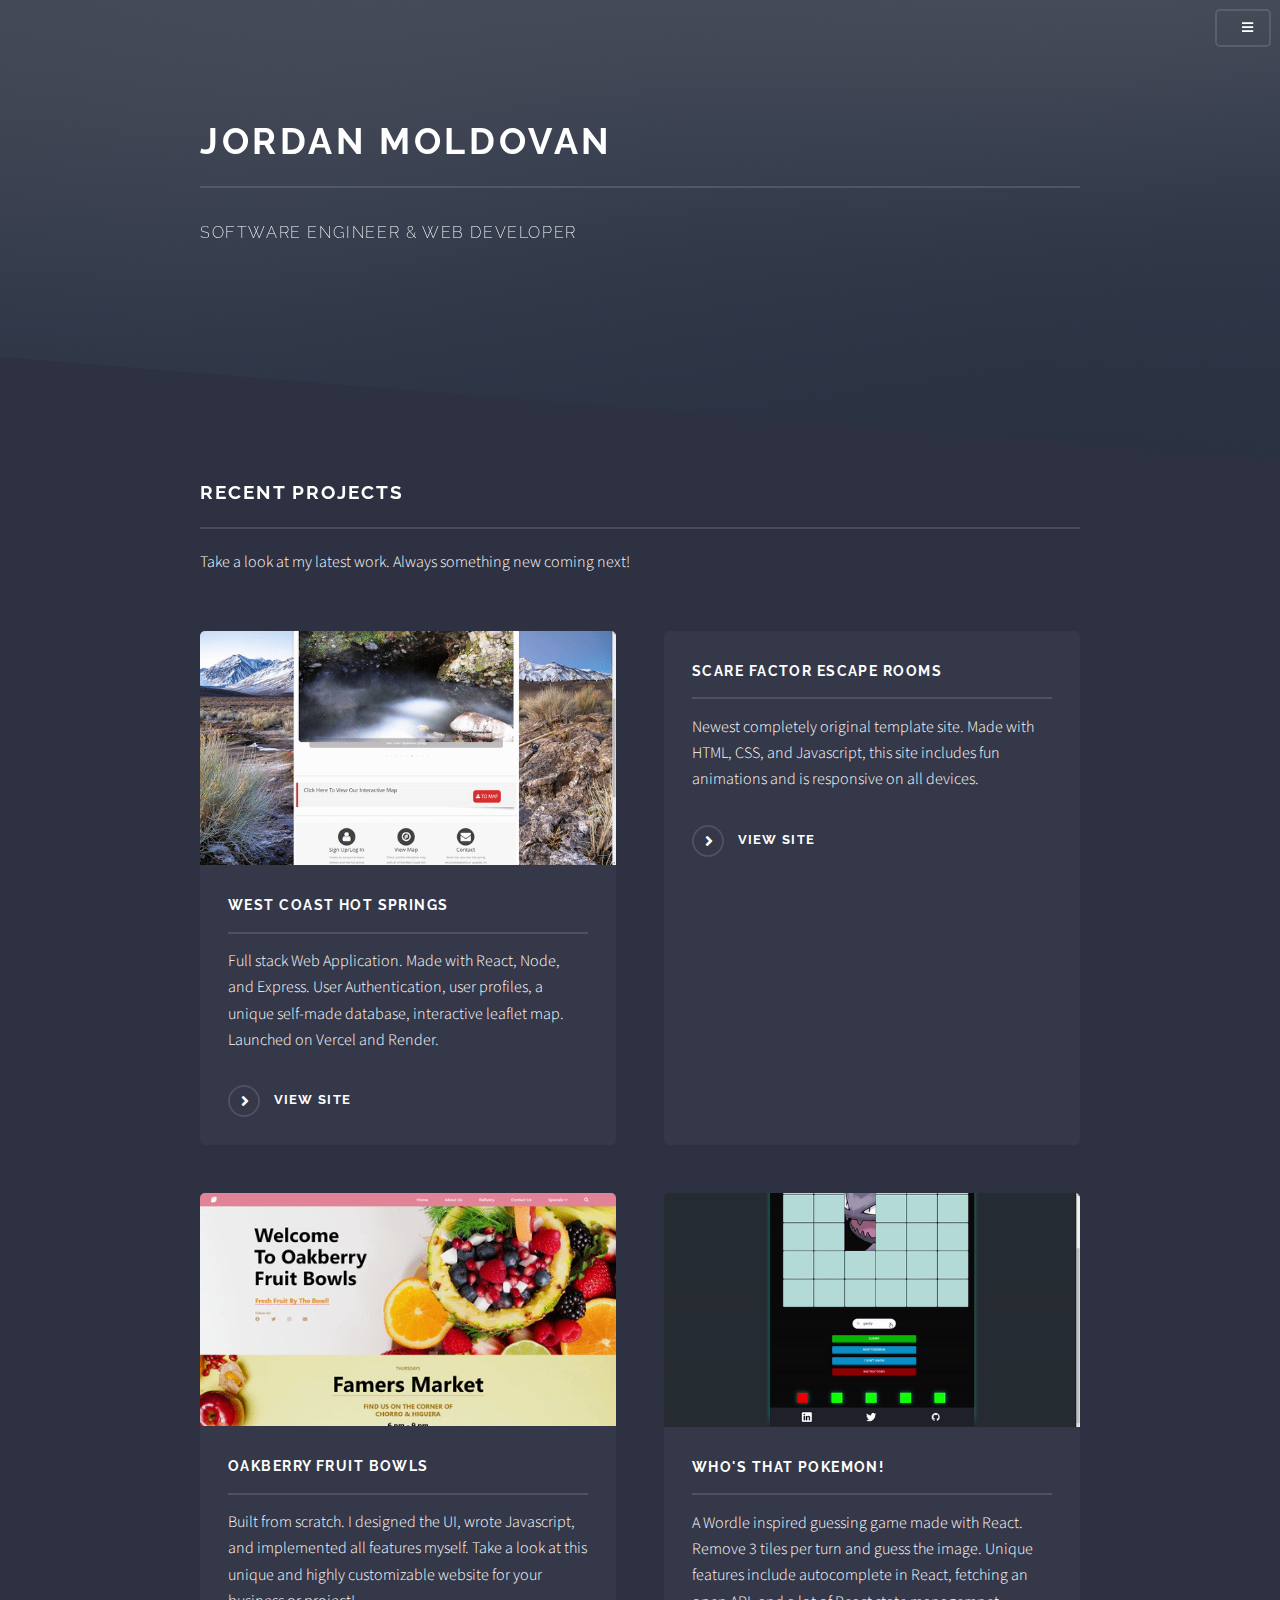
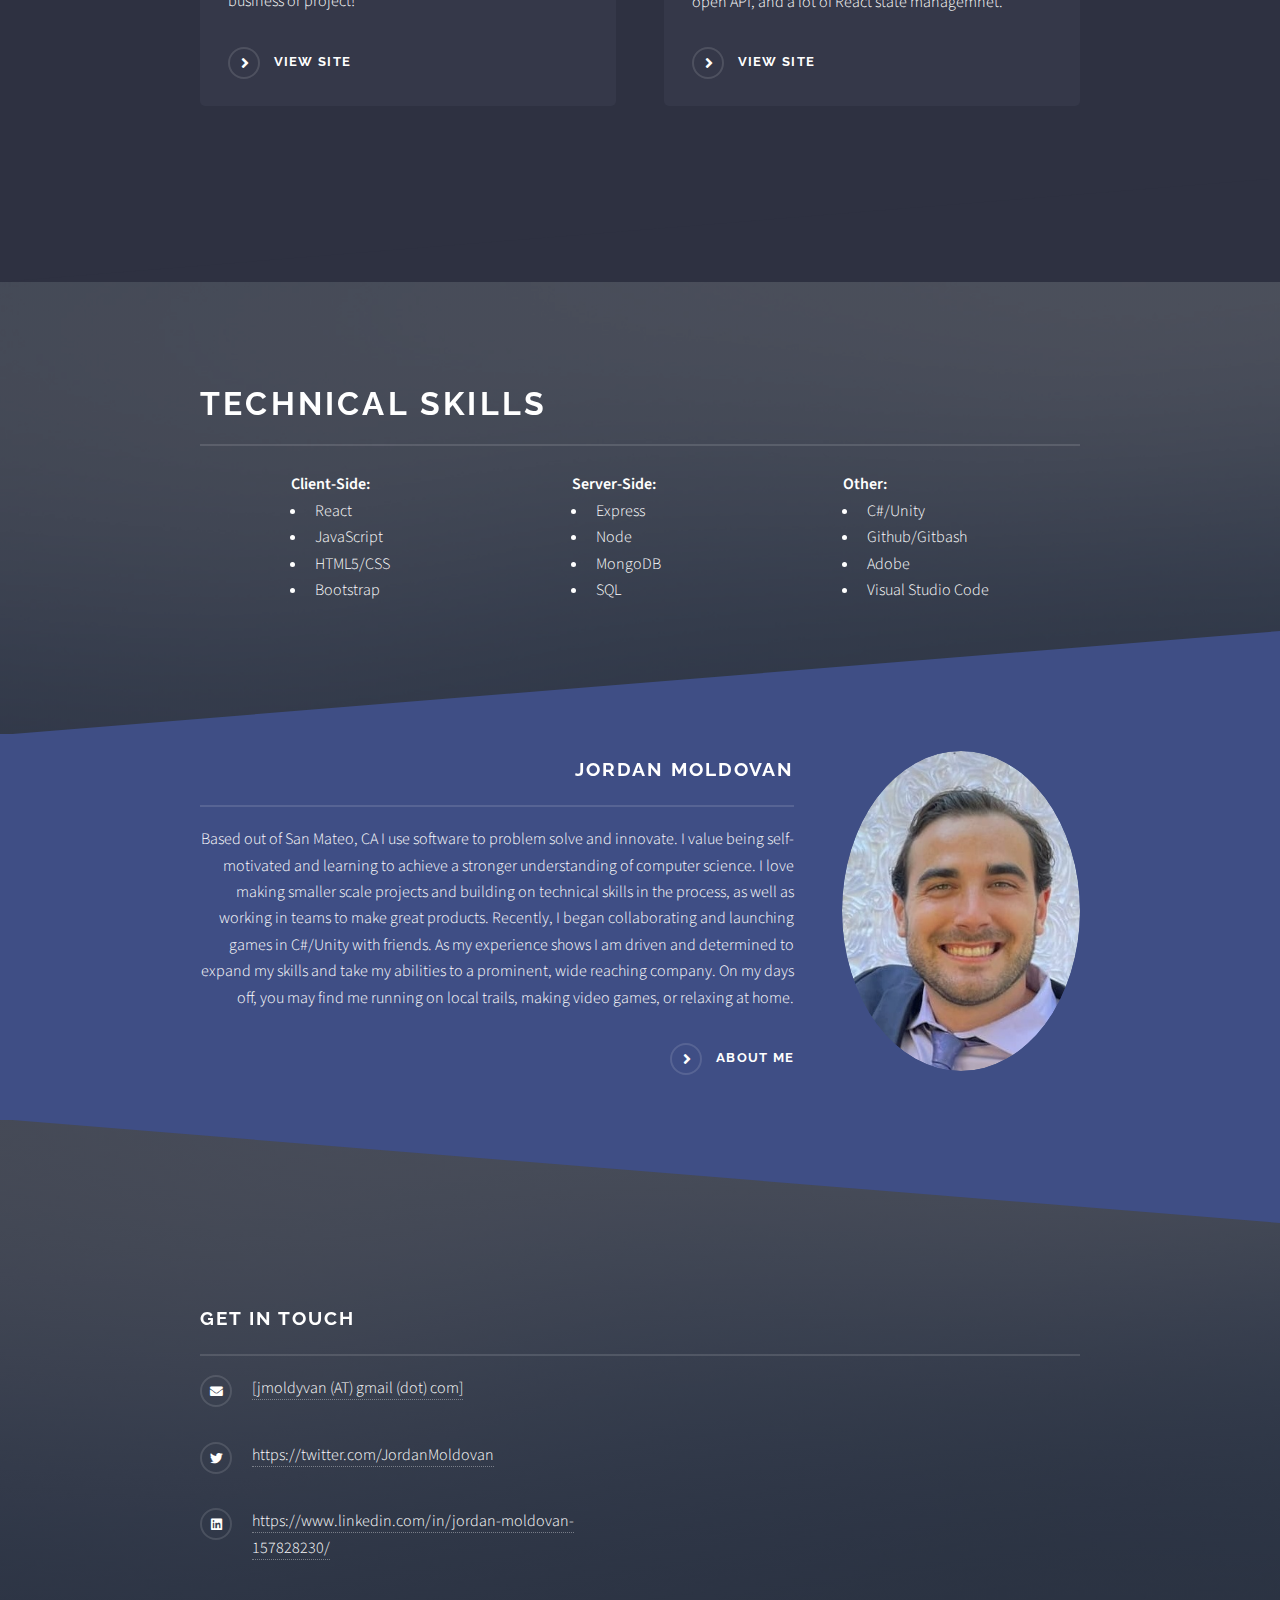
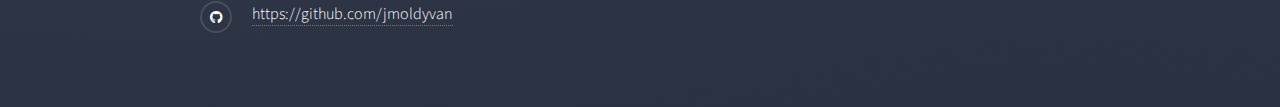
==== commit 5826635d: "added west coast hot psprings" ====
--- a/index.html
+++ b/index.html
@@ -53,6 +53,15 @@
 					<h2 class="major">Recent Projects</h2>
 					<p>Take a look at my latest work. Always something new coming next!</p>
 					<section class="features">
+							<article>
+							<a href="https://westcoasthotsprings.vercel.app/" class="image"><img src="images/westcoast.gif"
+									alt="" /></a>
+							<h3 class="major">West Coast Hot Springs</h3>
+							<p>Full stack Web Application. Made with React, Node, and Express. User Authentication, user profiles, a unique self-made database,
+								interactive leaflet map. Launched on Vercel and Render.
+							</p>
+							<a href="https://westcoasthotsprings.vercel.app/" class="special">view site</a>
+						</article>
 						<article>
 							<a href="https://scare-factor.netlify.app/" class="image">
 								<img src="./images/scare-factor.gif" alt="" />
@@ -74,7 +83,7 @@
 							<a href="https://oakberry-fruit-bowls.netlify.app/" class="special">view site</a>
 						</article>
 						<article>
-							<a href="https://who-dat-pokemon.netlify.app/" class="image"><img src="images/whodatpokemon.gif"
+							<a href="https://who-dat-pokemon.netlify.app/" class="image"><img src="./images/whodatdatpokemon.gif"
 									alt="" /></a>
 							<h3 class="major">Who's That Pokemon!</h3>
 							<p>A Wordle inspired guessing game made with React. Remove 3 tiles per turn and guess the image. Unique features include 
@@ -82,13 +91,7 @@
 							</p>
 							<a href="https://who-dat-pokemon.netlify.app/" class="special">view site</a>
 						</article>
-						<article>
-							<a href="https://rons-massage.netlify.app/" class="image"><img src="images/ron.png"
-									alt="" /></a>
-							<h3 class="major">Ron's Massage</h3>
-							<p>Built for an entrepreneur. This site contains stylish CSS features. </p>
-							<a href="https://rons-massage.netlify.app/" class="special">view site</a>
-						</article>
+
 					</section>
 				</div>
 			</section>
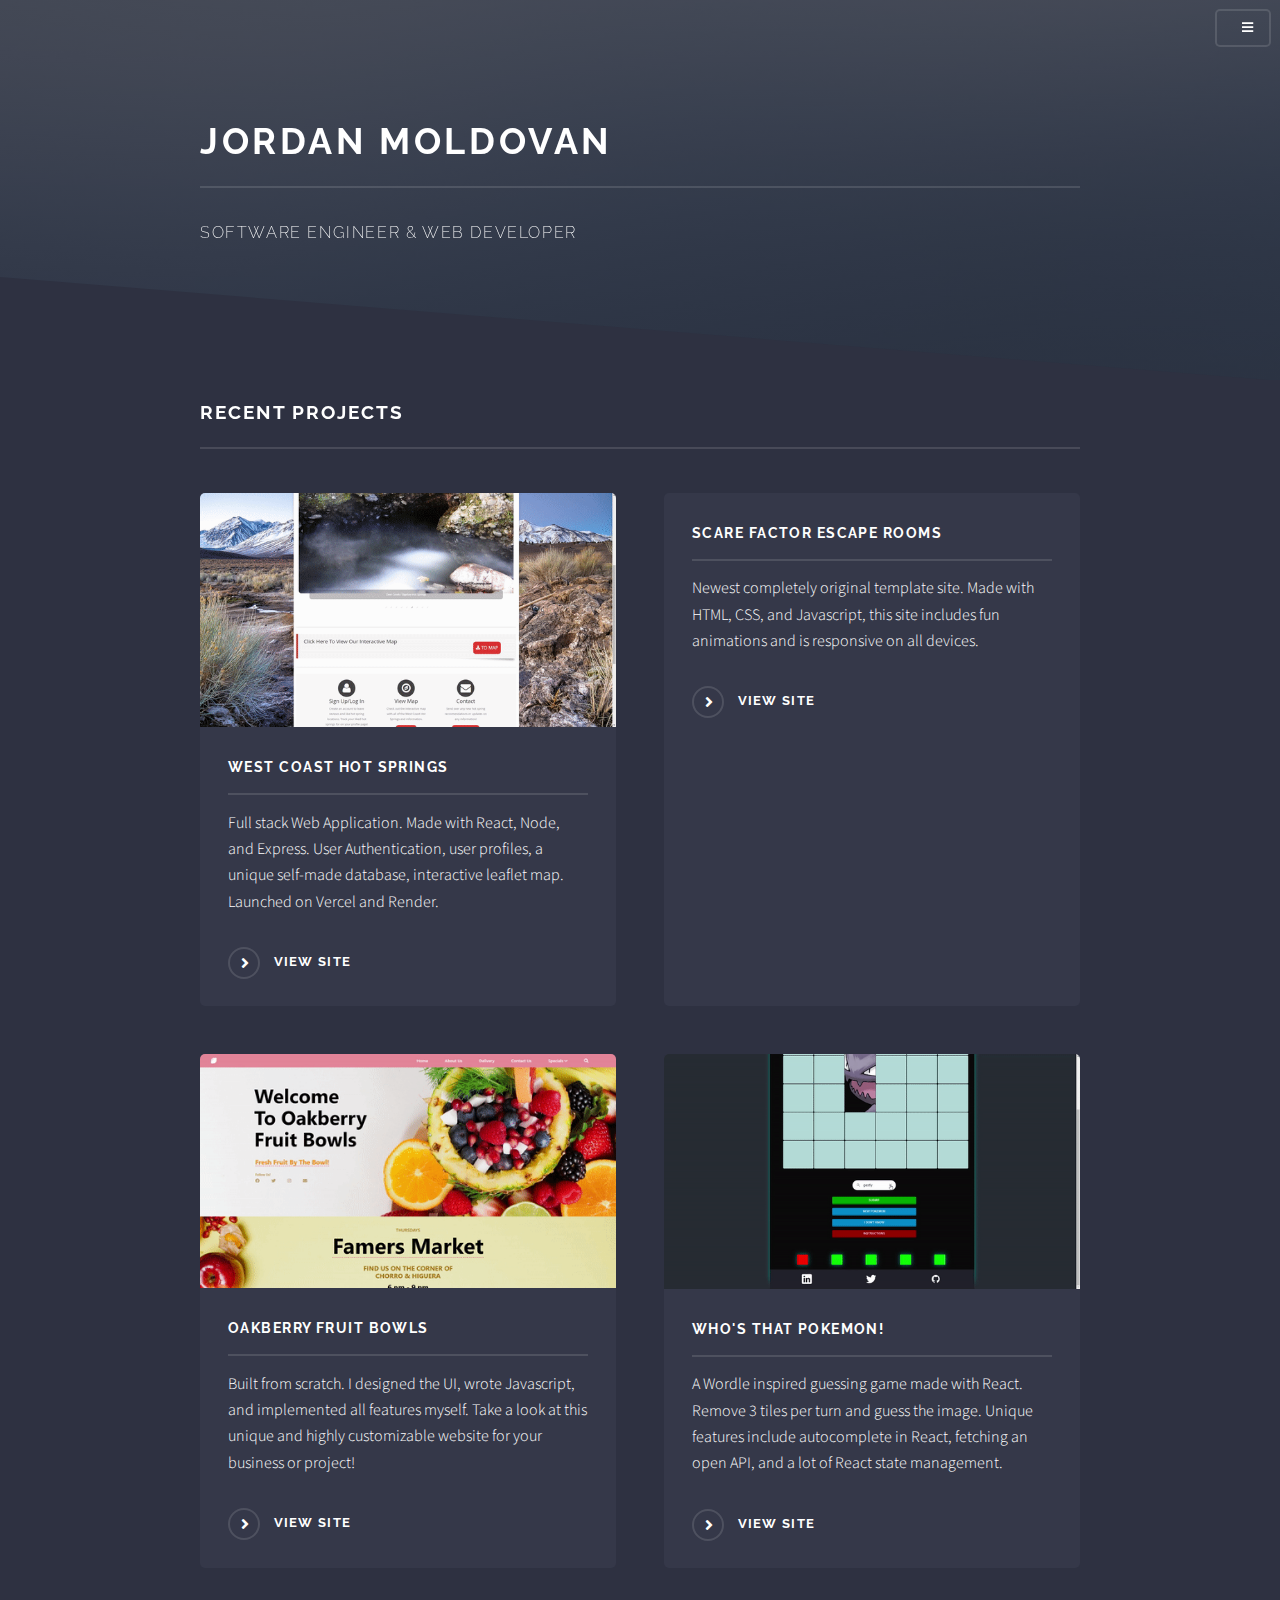
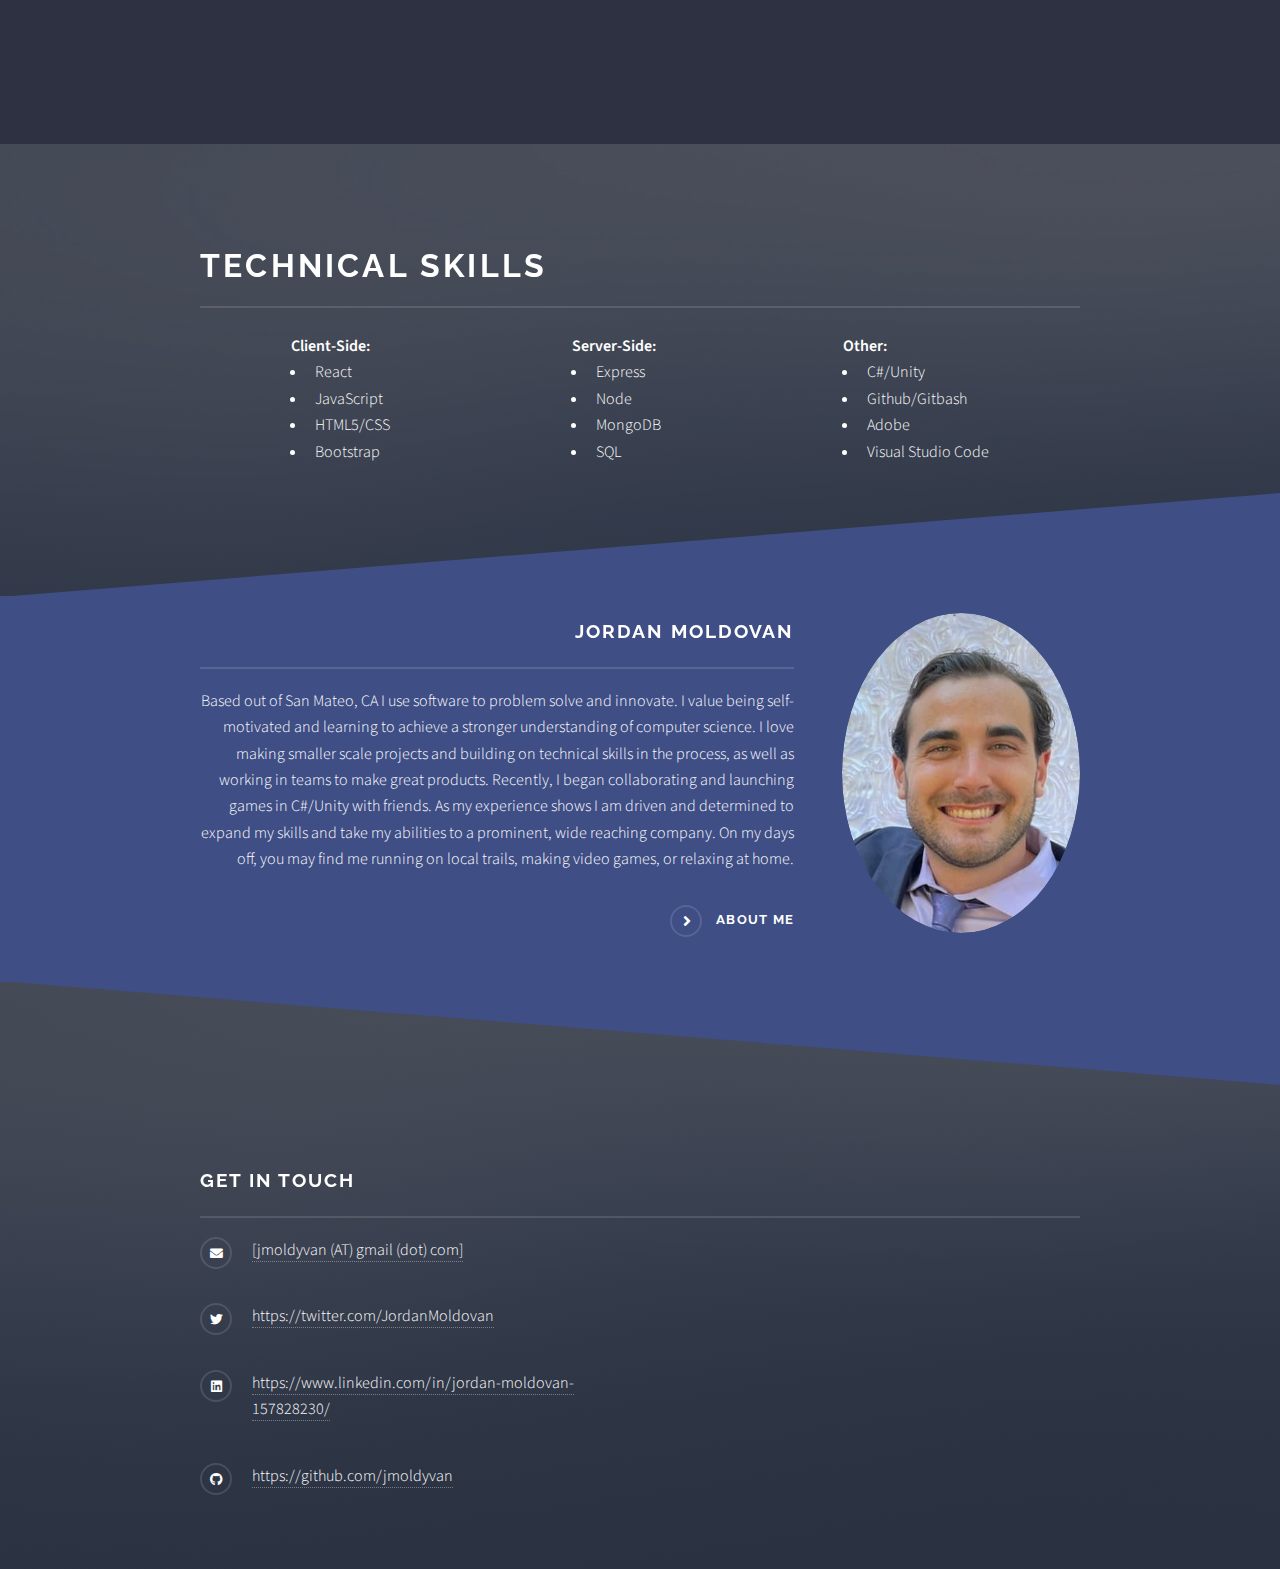
==== commit 79a2ba36: "altered size of title. typo" ====
--- a/index.html
+++ b/index.html
@@ -47,11 +47,13 @@
 				</p>
 			</div>
 		</section>
+
+		
 		<!-- Four -->
 			<section id="four" class="wrapper alt style1">
+				
 				<div class="inner">
 					<h2 class="major">Recent Projects</h2>
-					<p>Take a look at my latest work. Always something new coming next!</p>
 					<section class="features">
 							<article>
 							<a href="https://westcoasthotsprings.vercel.app/" class="image"><img src="images/westcoast.gif"
@@ -87,7 +89,7 @@
 									alt="" /></a>
 							<h3 class="major">Who's That Pokemon!</h3>
 							<p>A Wordle inspired guessing game made with React. Remove 3 tiles per turn and guess the image. Unique features include 
-								autocomplete in React, fetching an open API, and a lot of React state managemnet. 
+								autocomplete in React, fetching an open API, and a lot of React state management. 
 							</p>
 							<a href="https://who-dat-pokemon.netlify.app/" class="special">view site</a>
 						</article>
--- a/assets/css/main.css
+++ b/assets/css/main.css
@@ -3389,7 +3389,7 @@
 /* Banner */
 
 	#banner {
-		padding: 10em 0 4.75em 0 ;
+		padding: 4em 0 0em 0 ;
 	}
 
 		#banner .inner {
@@ -3494,7 +3494,7 @@
 		}
 
 		#banner #banner_title{
-			margin-bottom: 5em;
+			margin-bottom: 0em;
 		}
 
 		#banner #dev_site_link a{
@@ -3528,7 +3528,7 @@
 		@media screen and (max-width: 980px) {
 
 			#banner {
-				padding: 12em 3em 12.375em 3em ;
+				padding: 8em 3em 5.375em 3em ;
 				margin-bottom: -4.75em;
 			}
 
@@ -3541,7 +3541,7 @@
 		@media screen and (max-width: 736px) {
 
 			#banner {
-				padding: 5em 2em 4.25em 2em ;
+				padding: 4em 2em 2.25em 2em ;
 				margin-bottom: -2.5em;
 			}
 
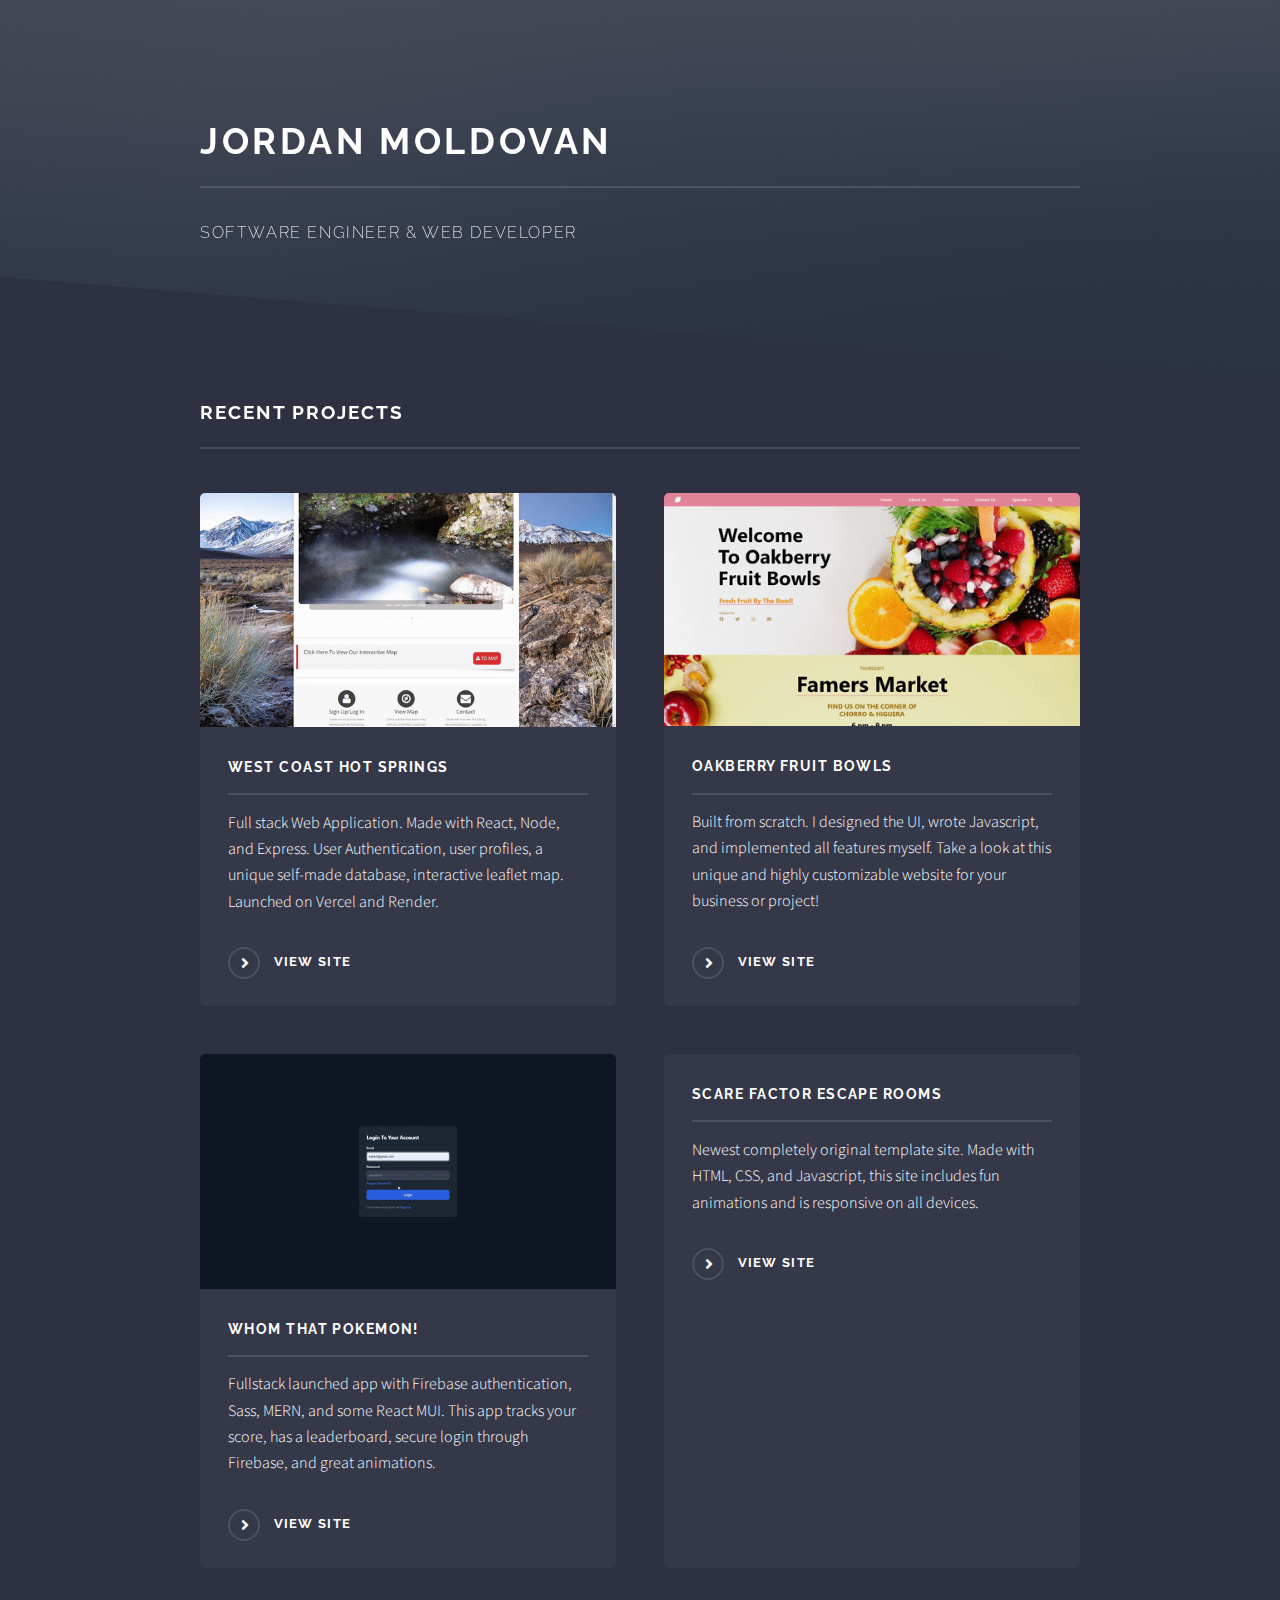
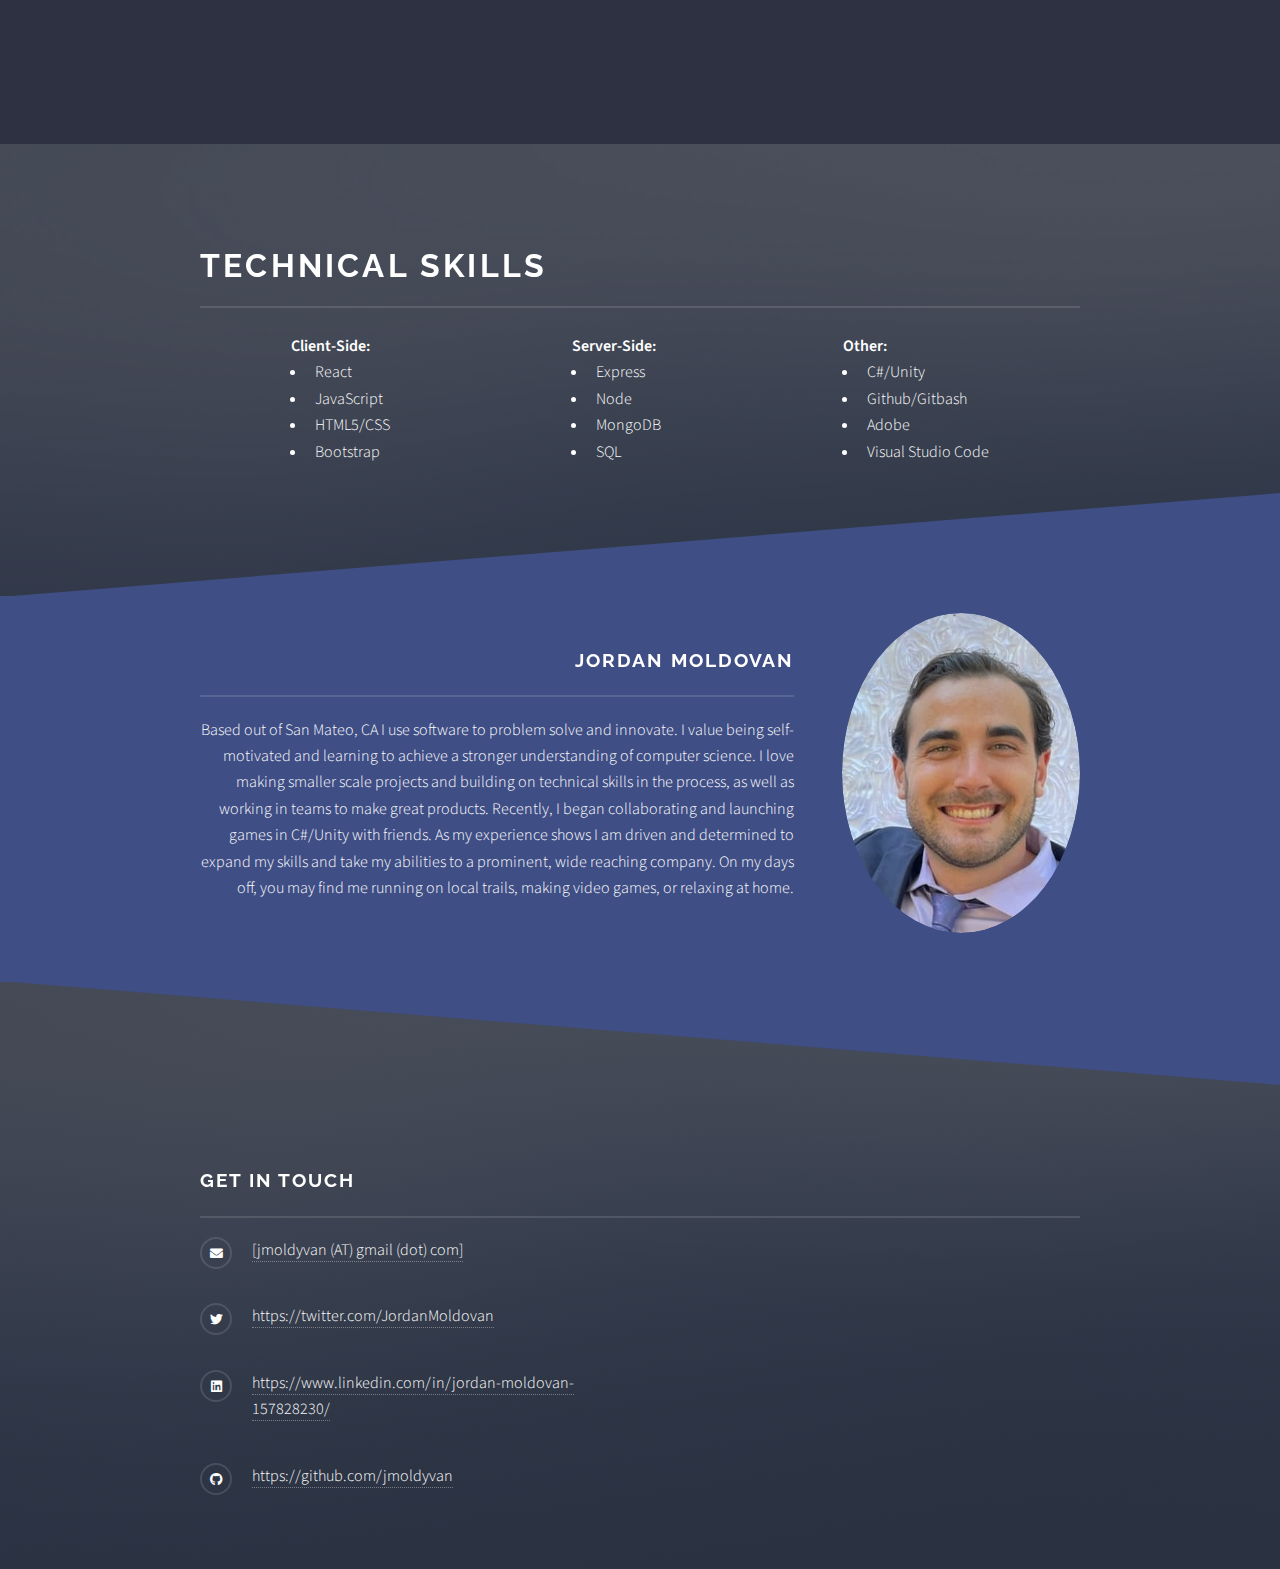
==== commit 0aa298e4: "added new whothatpokemon" ====
--- a/index.html
+++ b/index.html
@@ -20,7 +20,6 @@
 		<header id="header" class="alt">
 			<h1><a href="index.html">JM</a></h1>
 			<nav>
-				<a href="#menu"></a>
 			</nav>
 		</header>
 
@@ -64,6 +63,26 @@
 							</p>
 							<a href="https://westcoasthotsprings.vercel.app/" class="special">view site</a>
 						</article>
+
+						<article>
+							<a href="https://oakberry-fruit-bowls.netlify.app/" class="image"><img src="./images/OFBgif.gif"
+									alt="" /></a>
+							<h3 class="major">Oakberry Fruit Bowls</h3>
+							<p>Built from scratch. I designed the UI, wrote Javascript,
+								and implemented all features myself.
+								Take a look at this unique and highly customizable website for your business or project!
+							</p>
+							<a href="https://oakberry-fruit-bowls.netlify.app/" class="special">view site</a>
+						</article>
+
+						<article>
+							<a href="https://whomthatpokemon.netlify.app/" class="image"><img src="./images/updatewhopoke.gif"
+									alt="" /></a>
+							<h3 class="major">Whom That Pokemon!</h3>
+							<p>Fullstack launched app with Firebase authentication, Sass, MERN, and some React MUI. This app tracks your score, has a leaderboard, secure login through Firebase, and great animations. 
+							</p>
+							<a href="https://whomthatpokemon.netlify.app/" class="special">view site</a>
+						</article>
 						<article>
 							<a href="https://scare-factor.netlify.app/" class="image">
 								<img src="./images/scare-factor.gif" alt="" />
@@ -74,26 +93,6 @@
 							</p>
 							<a href="https://scare-factor.netlify.app/" class="special">view site</a>
 						</article>
-						<article>
-							<a href="https://oakberry-fruit-bowls.netlify.app/" class="image"><img src="./images/OFBgif.gif"
-									alt="" /></a>
-							<h3 class="major">Oakberry Fruit Bowls</h3>
-							<p>Built from scratch. I designed the UI, wrote Javascript,
-								and implemented all features myself.
-								Take a look at this unique and highly customizable website for your business or project!
-							</p>
-							<a href="https://oakberry-fruit-bowls.netlify.app/" class="special">view site</a>
-						</article>
-						<article>
-							<a href="https://who-dat-pokemon.netlify.app/" class="image"><img src="./images/whodatdatpokemon.gif"
-									alt="" /></a>
-							<h3 class="major">Who's That Pokemon!</h3>
-							<p>A Wordle inspired guessing game made with React. Remove 3 tiles per turn and guess the image. Unique features include 
-								autocomplete in React, fetching an open API, and a lot of React state management. 
-							</p>
-							<a href="https://who-dat-pokemon.netlify.app/" class="special">view site</a>
-						</article>
-
 					</section>
 				</div>
 			</section>
@@ -148,7 +147,7 @@
 						As my experience shows I am driven and determined to expand my skills and take my abilities to a prominent, wide reaching company. 
 						On my days off, you may find me running on local trails,
 						making video games, or relaxing at home. </p>
-					<a href="notelements.html" class="special">about me</a>
+					<!-- <a href="notelements.html" class="special">about me</a> -->
 				</div>
 			</div>
 		</section>
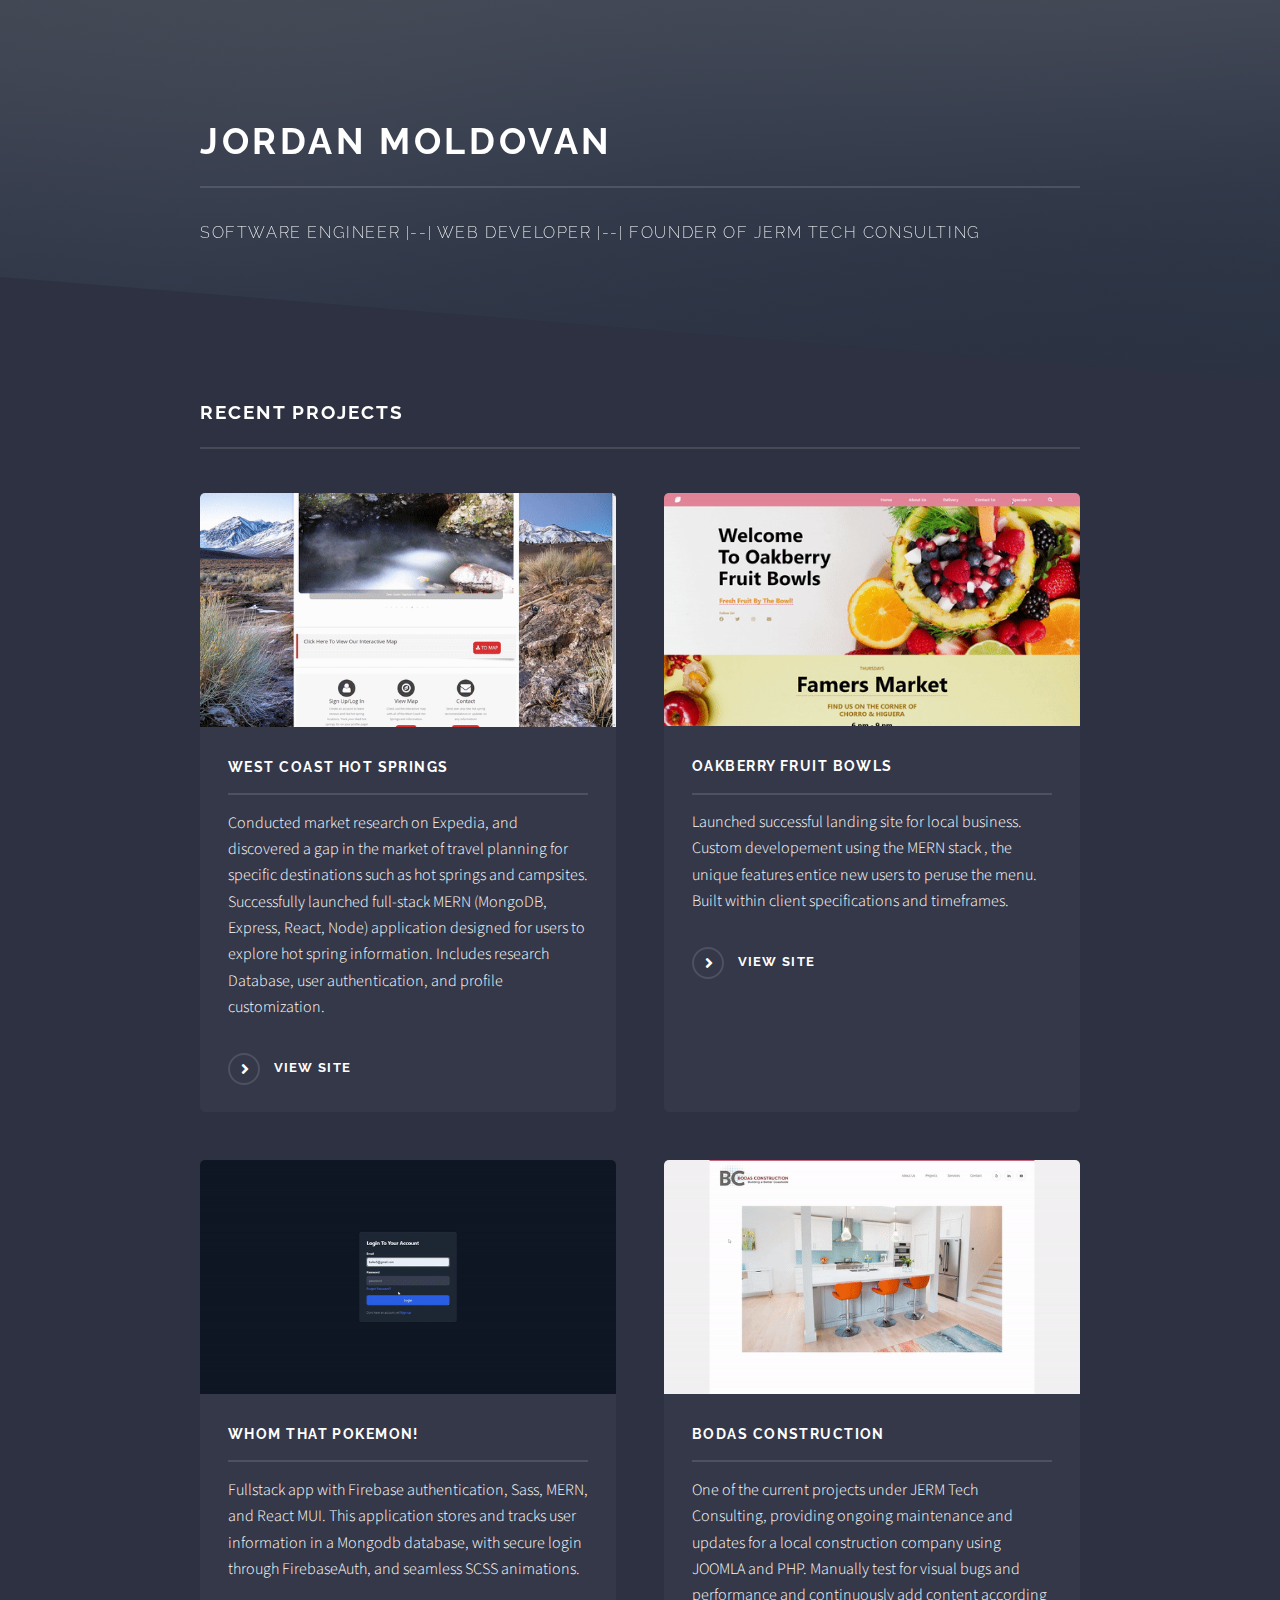
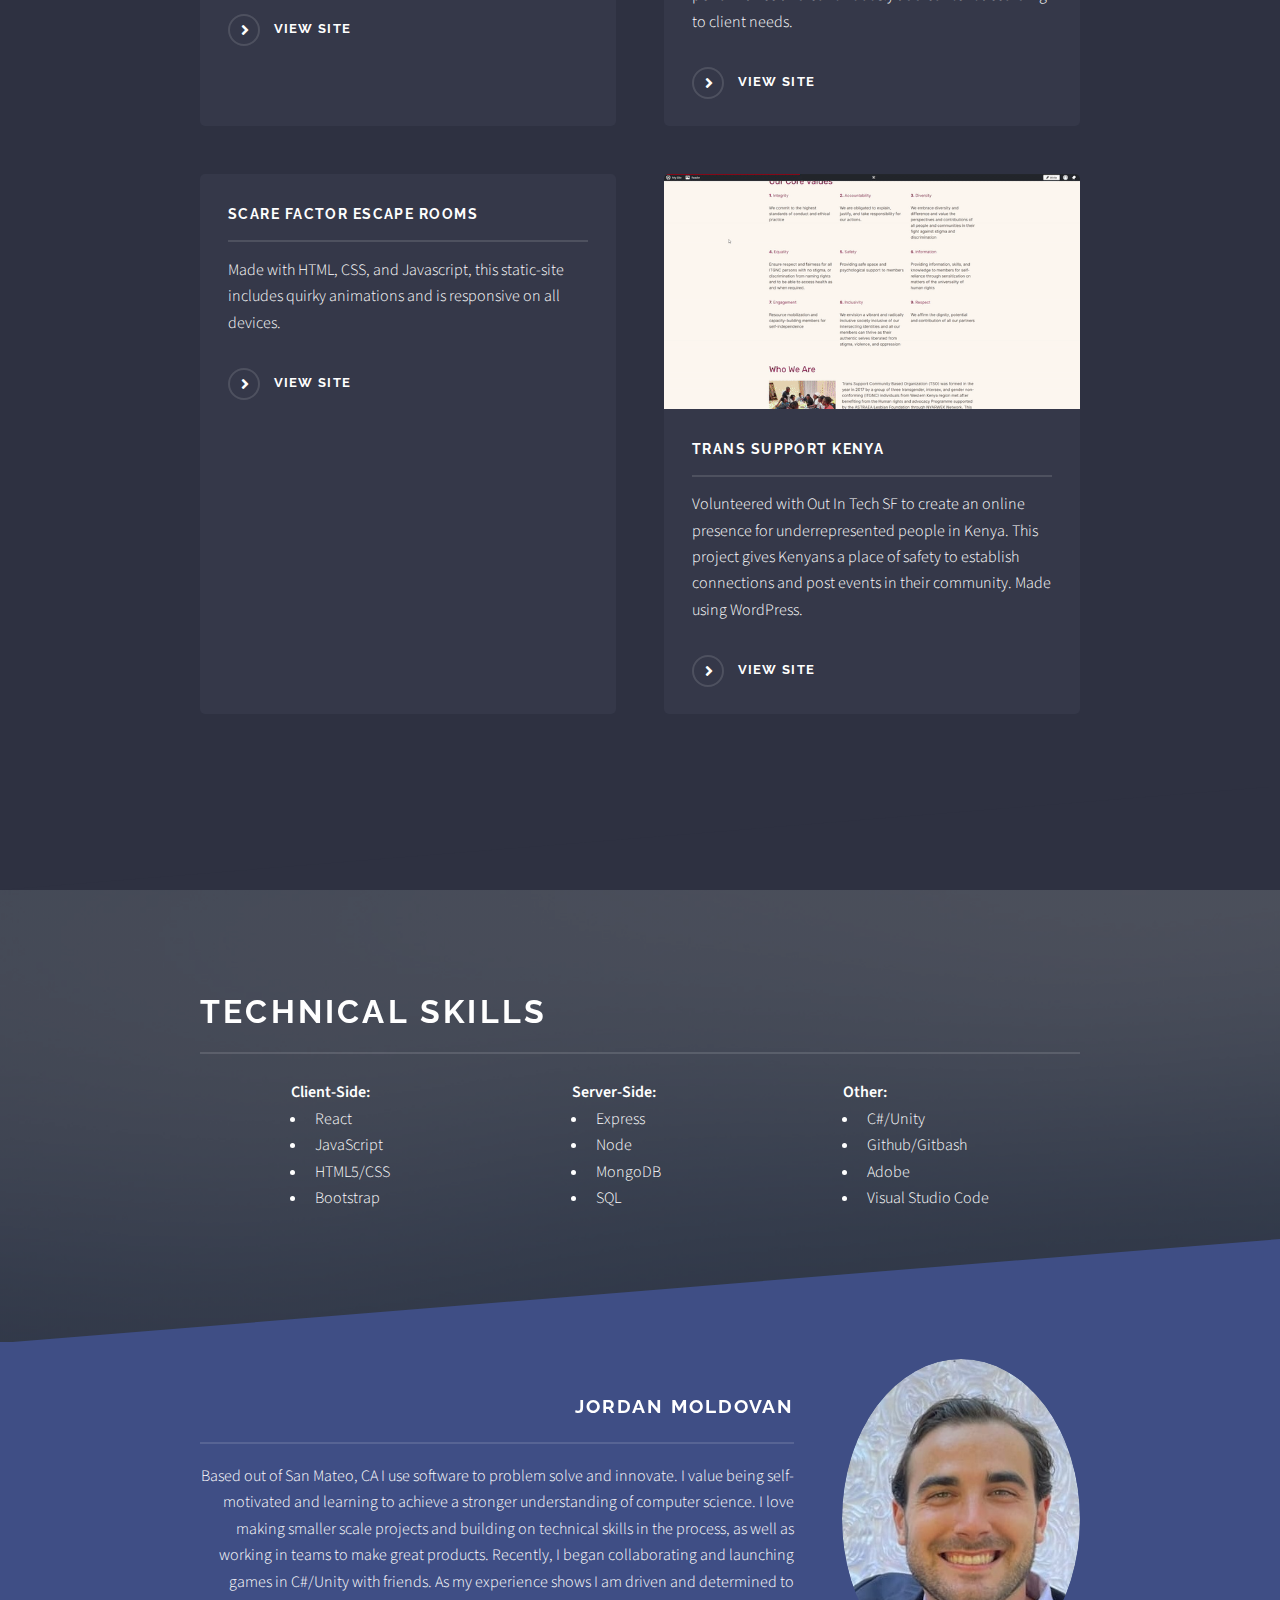
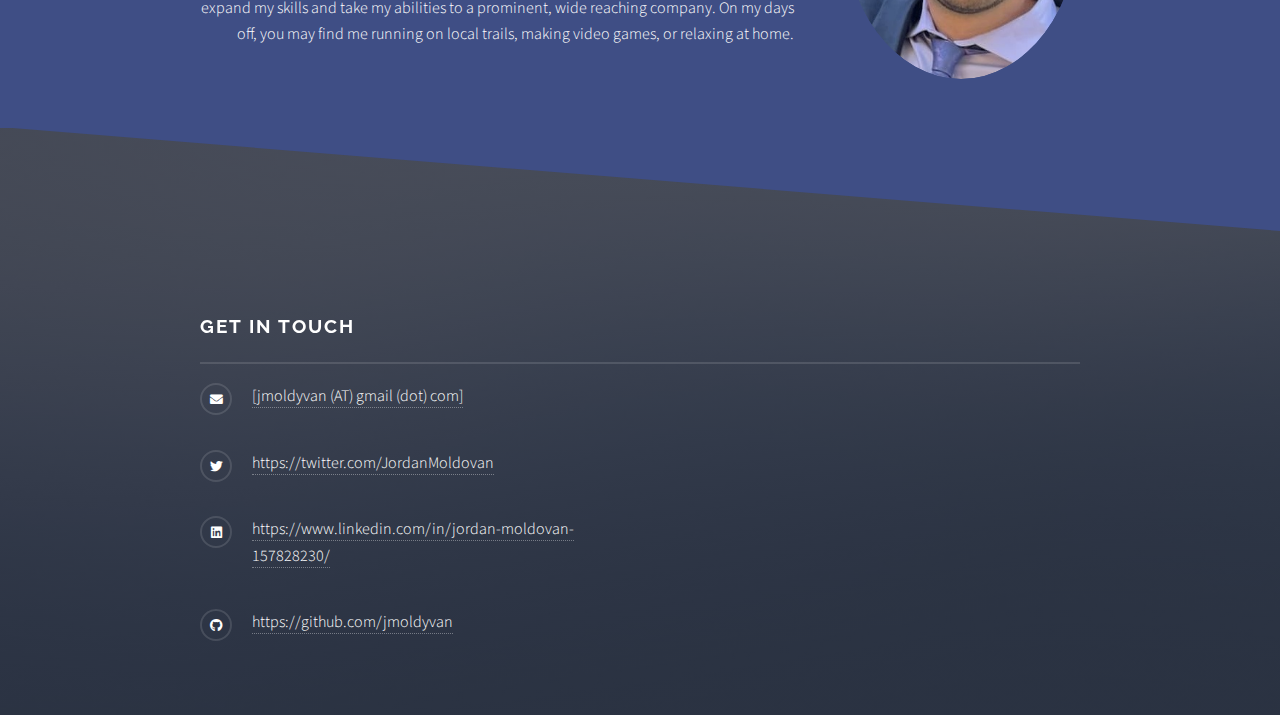
==== commit e2a92c0e: "added bodas and kenya" ====
--- a/index.html
+++ b/index.html
@@ -42,7 +42,7 @@
 		<section id="banner">
 			<div class="inner">
 				<h2>Jordan Moldovan</h2>
-				<p id="banner_title">Software Engineer & Web developer
+				<p id="banner_title">Software Engineer |--| Web developer |--| Founder of JERM Tech Consulting
 				</p>
 			</div>
 		</section>
@@ -58,8 +58,8 @@
 							<a href="https://westcoasthotsprings.vercel.app/" class="image"><img src="images/westcoast.gif"
 									alt="" /></a>
 							<h3 class="major">West Coast Hot Springs</h3>
-							<p>Full stack Web Application. Made with React, Node, and Express. User Authentication, user profiles, a unique self-made database,
-								interactive leaflet map. Launched on Vercel and Render.
+							<p>Conducted market research on Expedia, and discovered a gap in the market of travel planning for specific destinations such as hot springs and campsites.
+								Successfully launched full-stack MERN (MongoDB, Express, React, Node) application designed for users to explore hot spring information. Includes research Database, user authentication, and profile customization.
 							</p>
 							<a href="https://westcoasthotsprings.vercel.app/" class="special">view site</a>
 						</article>
@@ -68,9 +68,8 @@
 							<a href="https://oakberry-fruit-bowls.netlify.app/" class="image"><img src="./images/OFBgif.gif"
 									alt="" /></a>
 							<h3 class="major">Oakberry Fruit Bowls</h3>
-							<p>Built from scratch. I designed the UI, wrote Javascript,
-								and implemented all features myself.
-								Take a look at this unique and highly customizable website for your business or project!
+							<p>Launched successful landing site for local business. Custom developement using the MERN stack
+								, the unique features entice new users to peruse the menu. Built within client specifications and timeframes.
 							</p>
 							<a href="https://oakberry-fruit-bowls.netlify.app/" class="special">view site</a>
 						</article>
@@ -79,19 +78,37 @@
 							<a href="https://whomthatpokemon.netlify.app/" class="image"><img src="./images/updatewhopoke.gif"
 									alt="" /></a>
 							<h3 class="major">Whom That Pokemon!</h3>
-							<p>Fullstack launched app with Firebase authentication, Sass, MERN, and some React MUI. This app tracks your score, has a leaderboard, secure login through Firebase, and great animations. 
+							<p>Fullstack app with Firebase authentication, Sass, MERN, and React MUI. This application stores and tracks user information in a Mongodb database, with secure login through FirebaseAuth, and seamless SCSS animations.  
 							</p>
 							<a href="https://whomthatpokemon.netlify.app/" class="special">view site</a>
+						</article>
+						<article>
+							<a href="https://www.bodasconstruction.com/about-us" class="image"><img src="./images/bodas.gif"
+									alt="" /></a>
+							<h3 class="major">Bodas Construction</h3>
+							<p>One of the current projects under JERM Tech Consulting, providing ongoing maintenance and updates for a local construction company using JOOMLA and PHP. Manually test for visual bugs and performance and continuously add content according to client needs.
+							</p>
+							<a href="https://www.bodasconstruction.com/about-us" class="special">view site</a>
 						</article>
 						<article>
 							<a href="https://scare-factor.netlify.app/" class="image">
 								<img src="./images/scare-factor.gif" alt="" />
 							</a>
 							<h3 class="major">Scare Factor Escape Rooms</h3>
-							<p>Newest completely original template site. Made with HTML, CSS, and Javascript, this site includes
-								fun animations and is responsive on all devices.
+							<p>Made with HTML, CSS, and Javascript, this static-site includes
+								quirky animations and is responsive on all devices.
 							</p>
 							<a href="https://scare-factor.netlify.app/" class="special">view site</a>
+						</article>
+
+						<article>
+							<a href="https://transsupportkenya.org/" class="image">
+								<img src="./images/transkenya.gif" alt="" />
+							</a>
+							<h3 class="major">Trans Support Kenya</h3>
+							<p>Volunteered with Out In Tech SF to create an online presence for underrepresented people in Kenya. This project gives Kenyans a place of safety to establish connections and post events in their community. Made using WordPress. 
+							</p>
+							<a href="https://transsupportkenya.org/" class="special">view site</a>
 						</article>
 					</section>
 				</div>
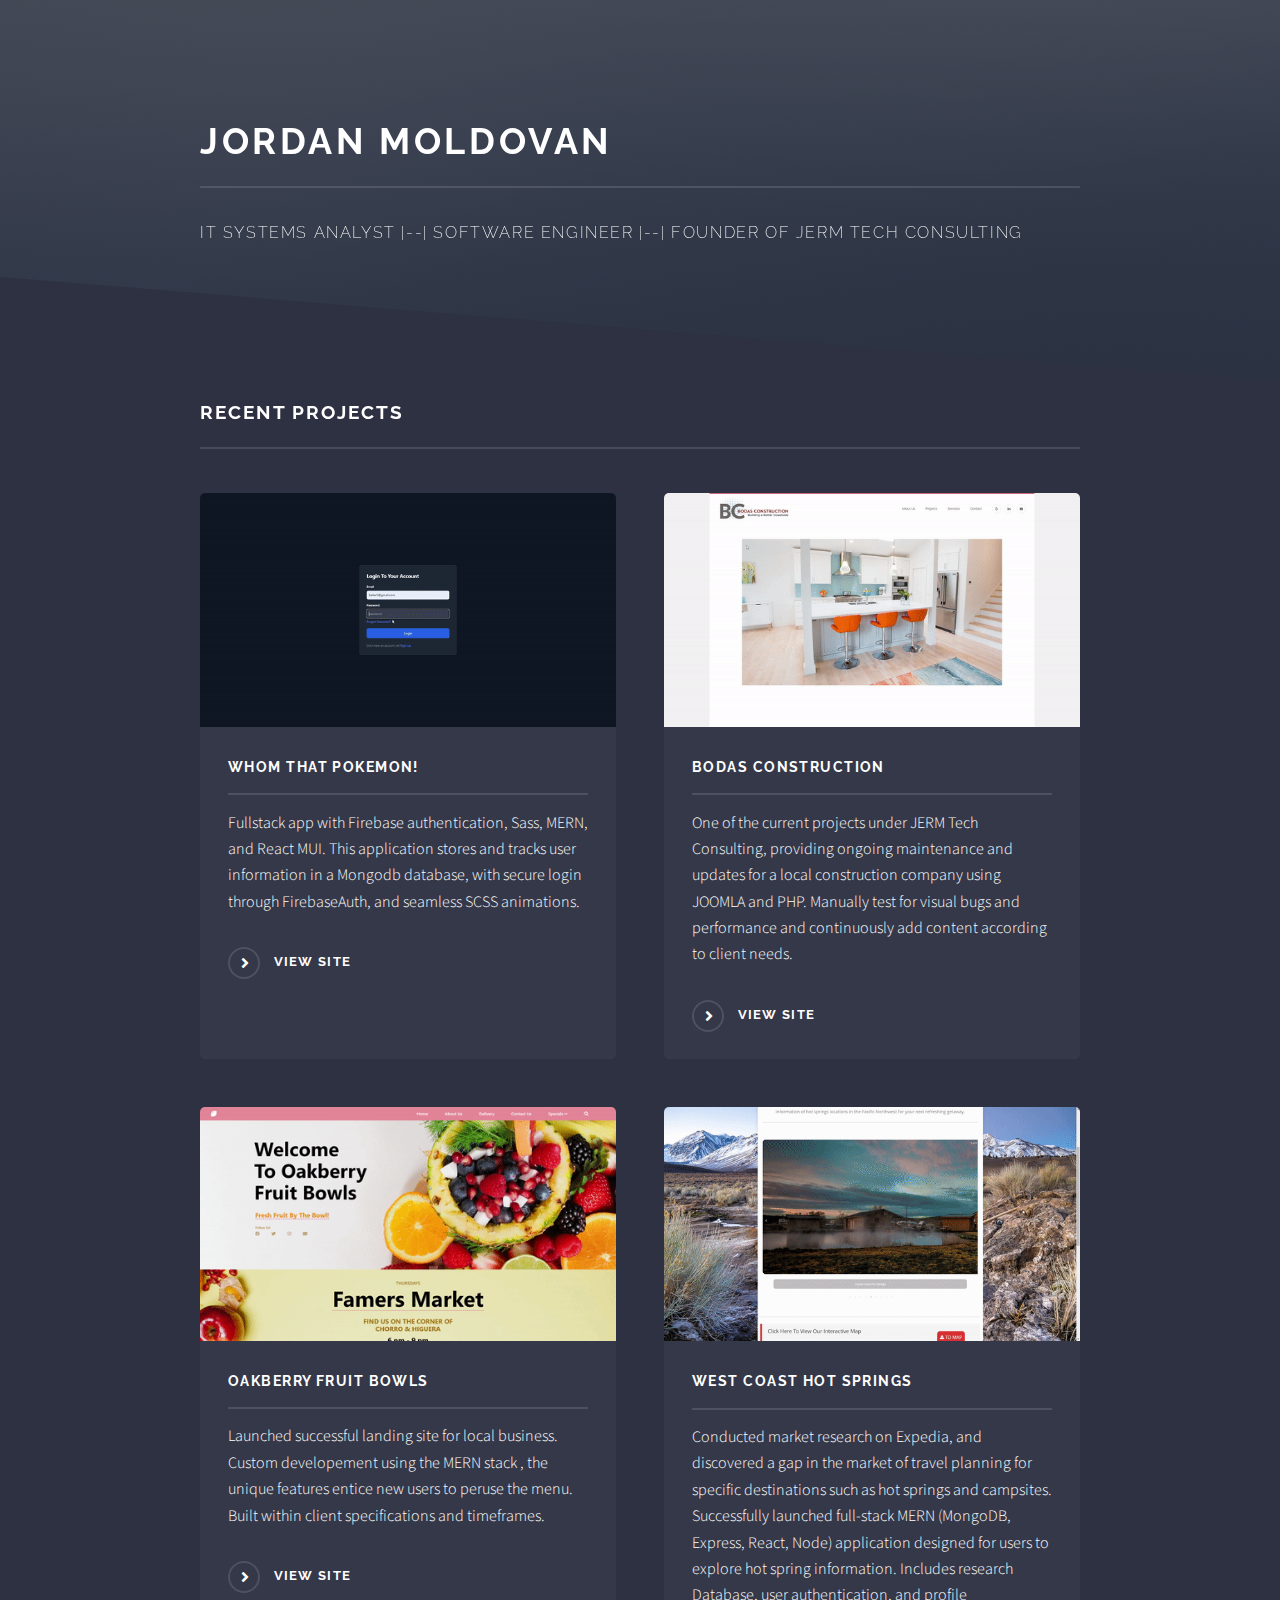
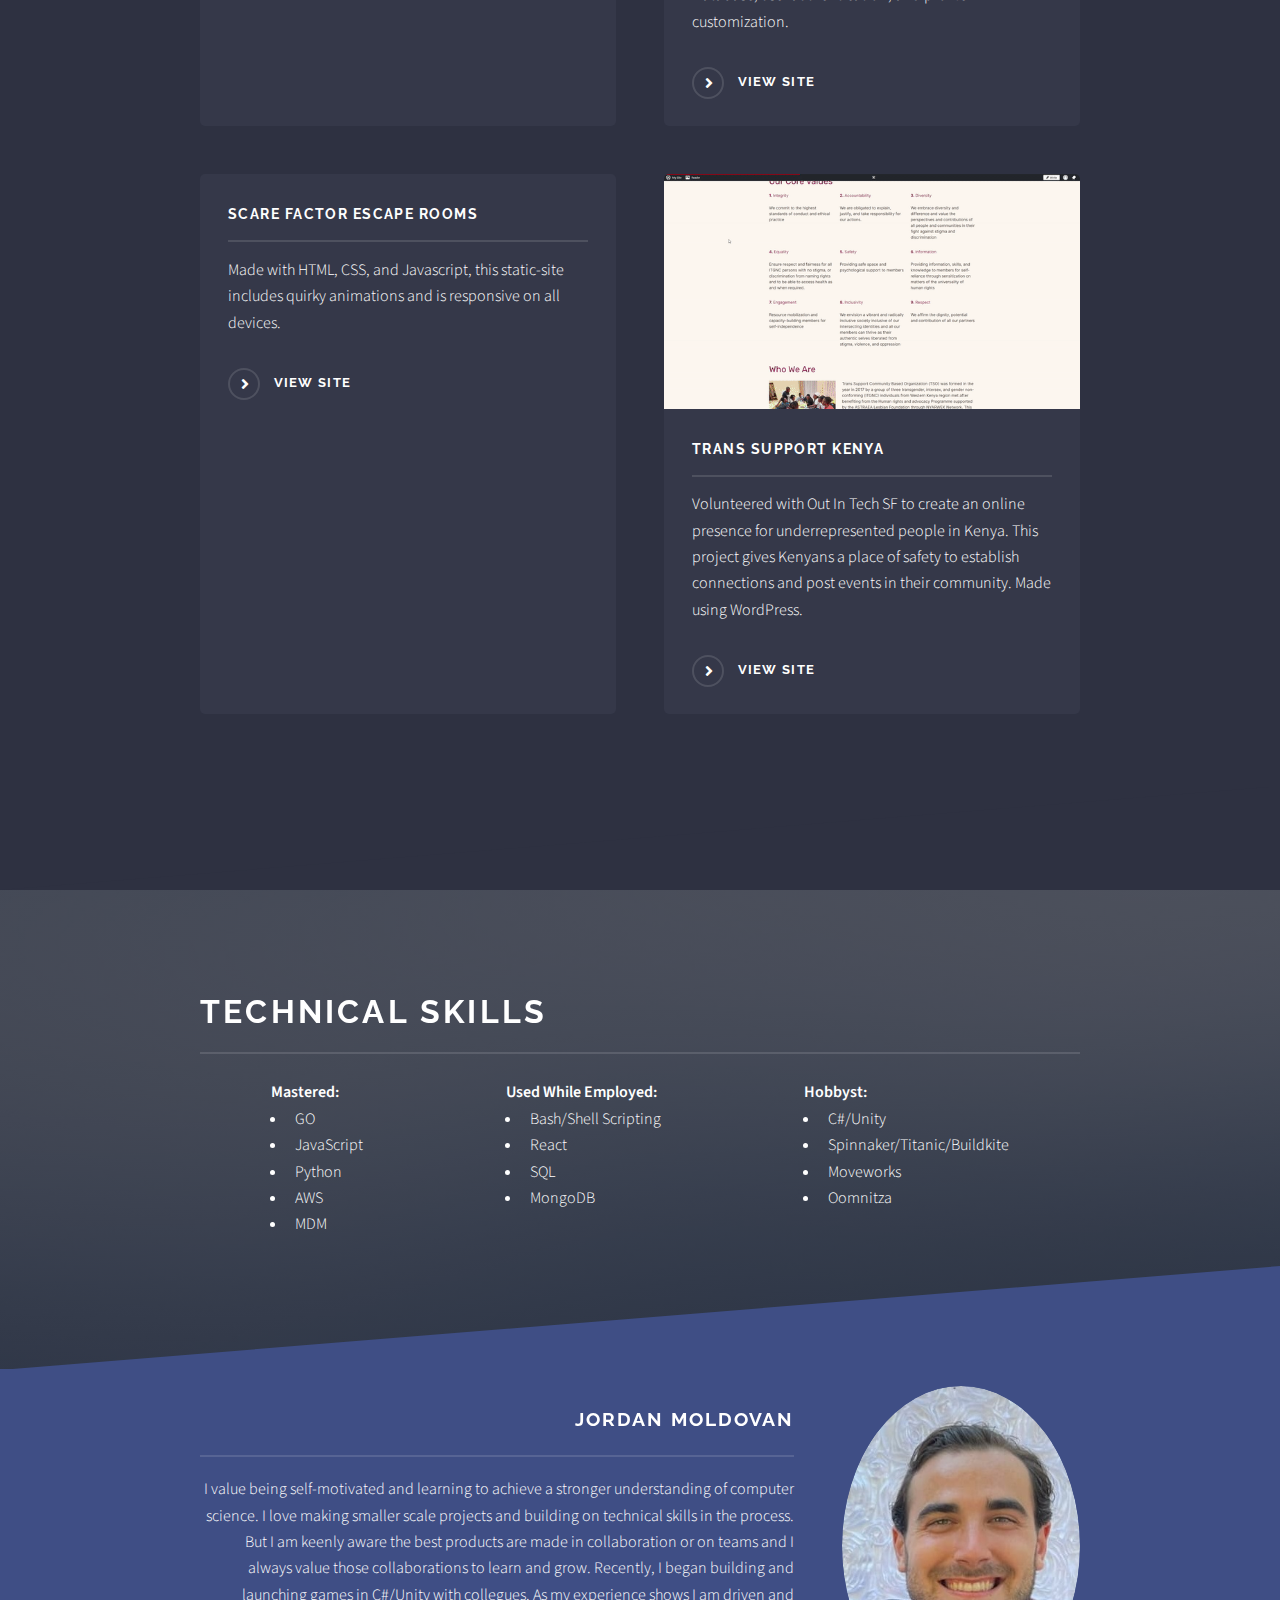
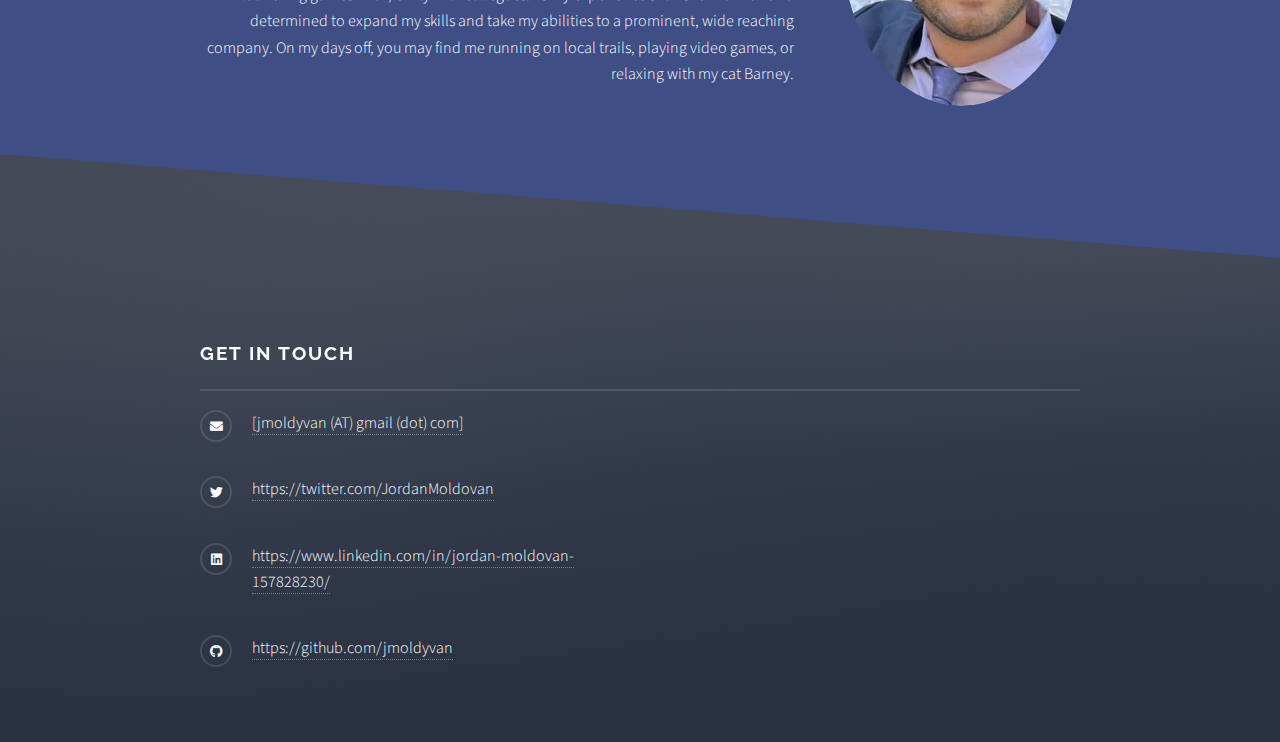
==== commit 22df03f5: "2025 update" ====
--- a/index.html
+++ b/index.html
@@ -42,7 +42,7 @@
 		<section id="banner">
 			<div class="inner">
 				<h2>Jordan Moldovan</h2>
-				<p id="banner_title">Software Engineer |--| Web developer |--| Founder of JERM Tech Consulting
+				<p id="banner_title"> IT Systems Analyst |--| Software Engineer |--| Founder of JERM Tech Consulting
 				</p>
 			</div>
 		</section>
@@ -54,7 +54,33 @@
 				<div class="inner">
 					<h2 class="major">Recent Projects</h2>
 					<section class="features">
-							<article>
+
+						<article>
+							<a href="https://whomthatpokemon.netlify.app/" class="image"><img src="./images/updatewhopoke.gif"
+									alt="" /></a>
+							<h3 class="major">Whom That Pokemon!</h3>
+							<p>Fullstack app with Firebase authentication, Sass, MERN, and React MUI. This application stores and tracks user information in a Mongodb database, with secure login through FirebaseAuth, and seamless SCSS animations.  
+							</p>
+							<a href="https://whomthatpokemon.netlify.app/" class="special">view site</a>
+						</article>
+						<article>
+							<a href="https://www.bodasconstruction.com/about-us" class="image"><img src="./images/bodas.gif"
+									alt="" /></a>
+							<h3 class="major">Bodas Construction</h3>
+							<p>One of the current projects under JERM Tech Consulting, providing ongoing maintenance and updates for a local construction company using JOOMLA and PHP. Manually test for visual bugs and performance and continuously add content according to client needs.
+							</p>
+							<a href="https://www.bodasconstruction.com/about-us" class="special">view site</a>
+						</article>
+						<article>
+							<a href="https://oakberry-fruit-bowls.netlify.app/" class="image"><img src="./images/OFBgif.gif"
+									alt="" /></a>
+							<h3 class="major">Oakberry Fruit Bowls</h3>
+							<p>Launched successful landing site for local business. Custom developement using the MERN stack
+								, the unique features entice new users to peruse the menu. Built within client specifications and timeframes.
+							</p>
+							<a href="https://oakberry-fruit-bowls.netlify.app/" class="special">view site</a>
+						</article>
+						<article>
 							<a href="https://westcoasthotsprings.vercel.app/" class="image"><img src="images/westcoast.gif"
 									alt="" /></a>
 							<h3 class="major">West Coast Hot Springs</h3>
@@ -64,32 +90,7 @@
 							<a href="https://westcoasthotsprings.vercel.app/" class="special">view site</a>
 						</article>
 
-						<article>
-							<a href="https://oakberry-fruit-bowls.netlify.app/" class="image"><img src="./images/OFBgif.gif"
-									alt="" /></a>
-							<h3 class="major">Oakberry Fruit Bowls</h3>
-							<p>Launched successful landing site for local business. Custom developement using the MERN stack
-								, the unique features entice new users to peruse the menu. Built within client specifications and timeframes.
-							</p>
-							<a href="https://oakberry-fruit-bowls.netlify.app/" class="special">view site</a>
-						</article>
-
-						<article>
-							<a href="https://whomthatpokemon.netlify.app/" class="image"><img src="./images/updatewhopoke.gif"
-									alt="" /></a>
-							<h3 class="major">Whom That Pokemon!</h3>
-							<p>Fullstack app with Firebase authentication, Sass, MERN, and React MUI. This application stores and tracks user information in a Mongodb database, with secure login through FirebaseAuth, and seamless SCSS animations.  
-							</p>
-							<a href="https://whomthatpokemon.netlify.app/" class="special">view site</a>
-						</article>
-						<article>
-							<a href="https://www.bodasconstruction.com/about-us" class="image"><img src="./images/bodas.gif"
-									alt="" /></a>
-							<h3 class="major">Bodas Construction</h3>
-							<p>One of the current projects under JERM Tech Consulting, providing ongoing maintenance and updates for a local construction company using JOOMLA and PHP. Manually test for visual bugs and performance and continuously add content according to client needs.
-							</p>
-							<a href="https://www.bodasconstruction.com/about-us" class="special">view site</a>
-						</article>
+
 						<article>
 							<a href="https://scare-factor.netlify.app/" class="image">
 								<img src="./images/scare-factor.gif" alt="" />
@@ -119,27 +120,28 @@
 						<h2>Technical Skills</h2>
 					<div id="colum3">
 						<div class="col-6 col-12-medium">
-							<b>Client-Side: </b> <ul>
-								<li>React</li>
+							<b>Mastered: </b> <ul>
+								<li>GO</li>
 								<li>JavaScript</li>
-								<li>HTML5/CSS</li>
-								<li>Bootstrap</li>
+								<li>Python</li>
+								<li>AWS</li>
+								<li>MDM</li>
 							</ul>
 						</div>
 						<div class="col-6 col-12-medium">
-							<b>Server-Side: </b> <ul>
-								<li>Express</li>
-								<li>Node</li>
+							<b>Used While Employed: </b> <ul>
+								<li>Bash/Shell Scripting</li>
+								<li>React</li>
+								<li>SQL</li>
 								<li>MongoDB</li>
-								<li>SQL</li>
 							</ul>
 						</div>
 						<div class="col-6 col-12-medium">
-							<b>Other: </b> <ul>
+							<b>Hobbyst: </b> <ul>
 								<li>C#/Unity</li>
-								<li>Github/Gitbash</li>
-								<li>Adobe</li>
-								<li>Visual Studio Code</li>
+								<li>Spinnaker/Titanic/Buildkite</li>
+								<li>Moveworks</li>
+								<li>Oomnitza</li>
 							</ul>
 						</div>
 					</div>
@@ -157,13 +159,13 @@
 				<a href="#" class="image"><img src="images/wedding03.jpg" alt="" /></a>
 				<div class="content">
 					<h2 class="major">Jordan Moldovan</h2>
-					<p> Based out of San Mateo, CA I use software to
-						problem	solve and innovate. I value being self-motivated and learning to achieve a stronger understanding of computer science.
-						I love making smaller scale projects and building on technical skills in the process, as well as working in teams to make great products. Recently, 
-						I began collaborating and launching games in C#/Unity with friends. 
+					<p> I value being self-motivated and learning to achieve a stronger understanding of computer science.
+						I love making smaller scale projects and building on technical skills in the process. But I am keenly aware the best products are made in collaboration
+						or on teams and I always value those collaborations to learn and grow. Recently, 
+						I began building and launching games in C#/Unity with collegues. 
 						As my experience shows I am driven and determined to expand my skills and take my abilities to a prominent, wide reaching company. 
 						On my days off, you may find me running on local trails,
-						making video games, or relaxing at home. </p>
+						playing video games, or relaxing with my cat Barney. </p>
 					<!-- <a href="notelements.html" class="special">about me</a> -->
 				</div>
 			</div>
